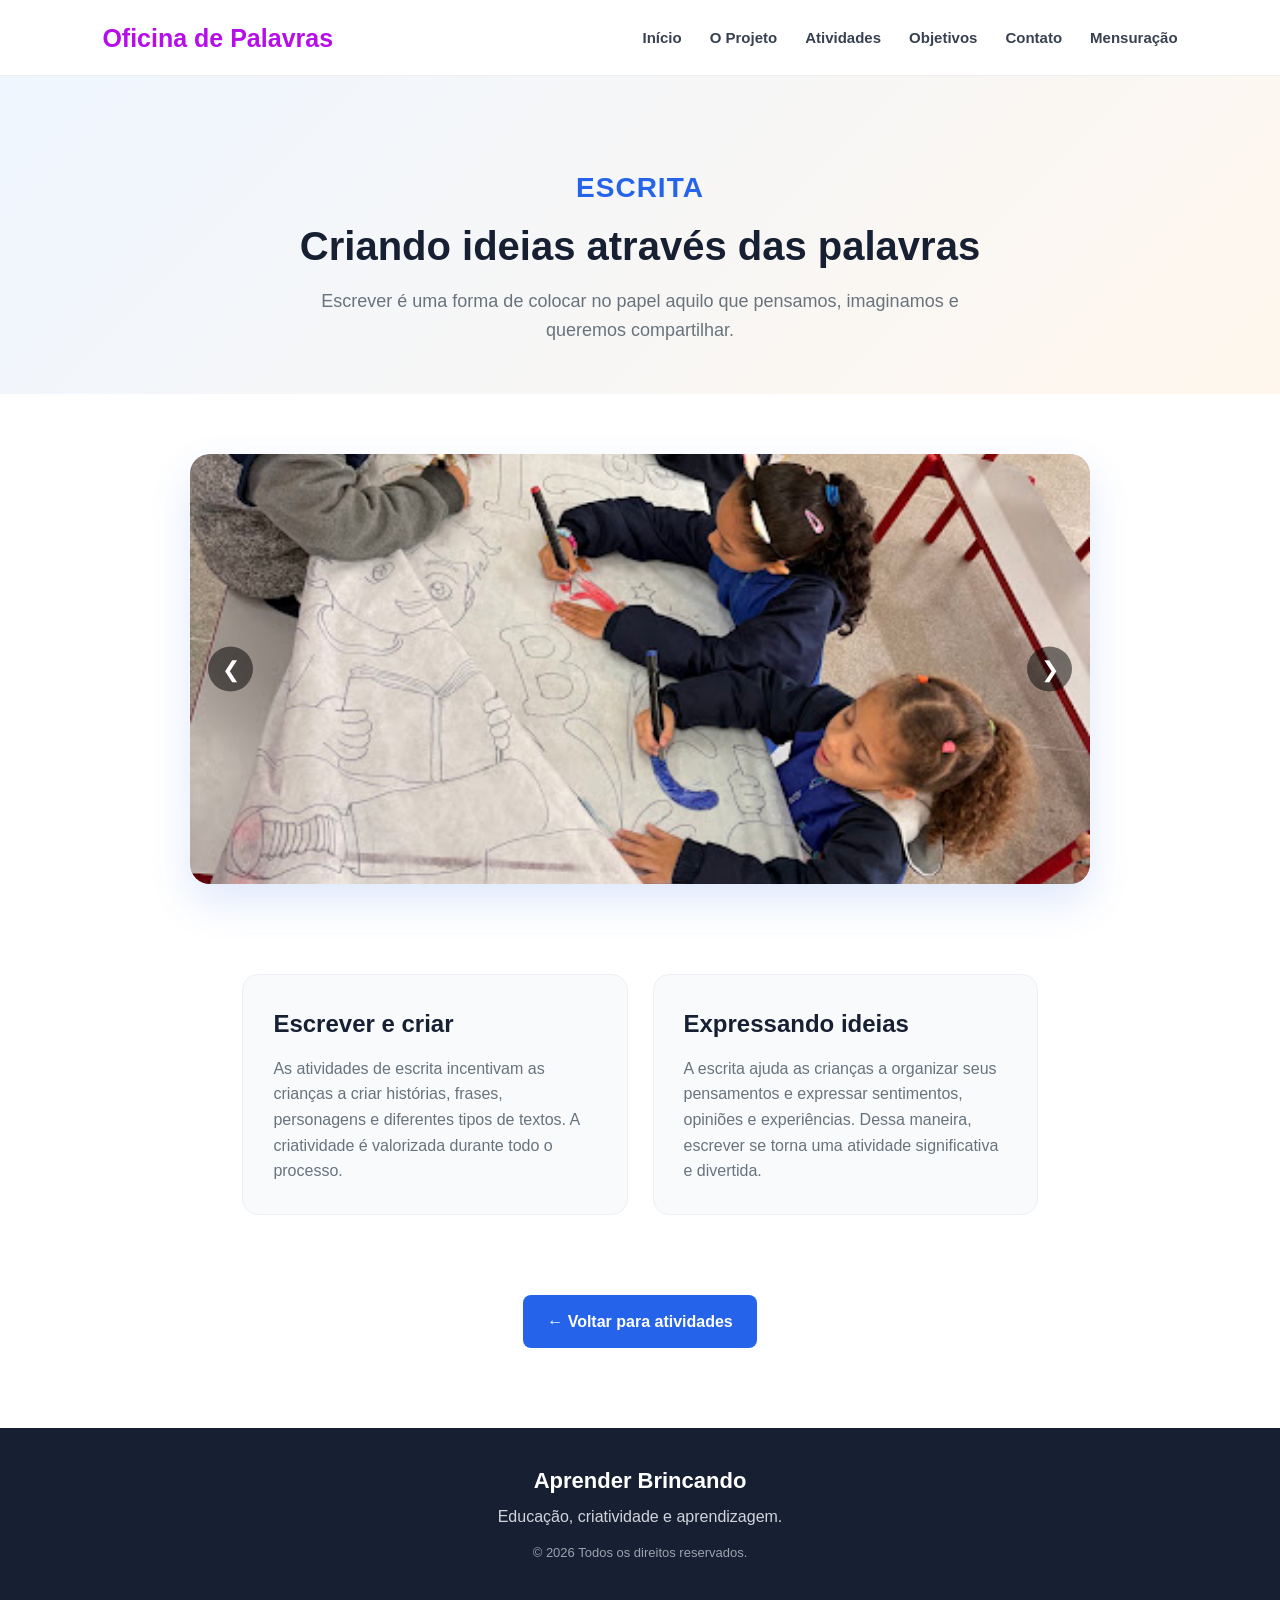
==== escrita.html @ f82bef9f "Add files via upload" ====
<!DOCTYPE html>
<html lang="pt-BR">

<head>
    <meta charset="UTF-8">
    <meta name="viewport" content="width=device-width, initial-scale=1.0">
    <title>Escrita - Aprender Brincando</title>
    <link rel="stylesheet" href="style.css">
</head>

<body>

<header class="header">

    <div class="logo">
      Oficina de Palavras
    </div>

    <nav class="nav">
        <a href="site.html#inicio">Início</a>
        <a href="site.html#projeto">O Projeto</a>
        <a href="site.html#atividades">Atividades</a>
        <a href="site.html#objetivos">Objetivos</a>
        <a href="site.html#contato">Contato</a>
        <a href="site.html#mensuração">Mensuração</a>
    </nav>

</header>

<main>

<section class="page-intro">

    <span class="small-title">
        ESCRITA
    </span>

    <h1>
        Criando ideias através das palavras
    </h1>

    <p>
        Escrever é uma forma de colocar no papel aquilo que pensamos,
        imaginamos e queremos compartilhar.
    </p>

</section>

<section class="page-carousel">

    <div class="inner-carousel">

        <div class="inner-slide active">
            <img src="fotos/escr 1.jpg" alt="Atividade de escrita">
        </div>

        <div class="inner-slide active">
            <img src="fotos/escr 2.jpg" alt="Atividade de escrita">
        </div>
        
        <div class="inner-slide active">
            <img src="fotos/escr 3.jpg" alt="Atividade de escrita">
        </div>

        <div class="inner-slide active">
            <img src="fotos/escr 4.jpg" alt="Atividade de escrita">
        </div>

        

        <button class="inner-button prev" onclick="mudarSlideInterno(-1)">
            &#10094;
        </button>

        <button class="inner-button next" onclick="mudarSlideInterno(1)">
            &#10095;
        </button>

    </div>

</section>

<section class="text-blocks">

    <div class="text-block">

        <h2>
            Escrever e criar
        </h2>

        <p>
            As atividades de escrita incentivam as crianças a criar
            histórias, frases, personagens e diferentes tipos de textos.
            A criatividade é valorizada durante todo o processo.
        </p>

    </div>

    <div class="text-block">

        <h2>
            Expressando ideias
        </h2>

        <p>
            A escrita ajuda as crianças a organizar seus pensamentos
            e expressar sentimentos, opiniões e experiências. Dessa
            maneira, escrever se torna uma atividade significativa
            e divertida.
        </p>

    </div>

</section>

<div class="page-back">

    <a href="site.html#atividades" class="btn">
        ← Voltar para atividades
    </a>

</div>

</main>

<footer class="footer">

    <div class="footer-logo">
        Aprender Brincando
    </div>

    <p>
        Educação, criatividade e aprendizagem.
    </p>

    <span>
        © 2026 Todos os direitos reservados.
    </span>

</footer>

<script src="script.js"></script>

</body>
</html>
---- style.css ----
* {
    margin: 0;
    padding: 0;
    box-sizing: border-box;
}

html {
    scroll-behavior: smooth;
}

h1 {
    font-size: 40px !important;
}

.tag {
    white-space: nowrap;
    
}

body {
    font-family: Arial, Helvetica, sans-serif;
    color: #263238;
    background: #ffffff;
    line-height: 1.6;
}

.header {
    width: 100%;
    min-height: 76px;
    padding: 0 8%;
    display: flex;
    align-items: center;
    justify-content: space-between;
    background: #ffffff;
    position: sticky;
    top: 0;
    z-index: 1000;
    border-bottom: 1px solid #eeeeee;
}

.logo {
    font-size: 25px;
    font-weight: 800;
    color: #b60ee9;
}

.nav {
    display: flex;
    align-items: center;
    gap: 28px;
}

.nav a {
    color: #374151;
    text-decoration: none;
    font-size: 15px;
    font-weight: 600;
    transition: 0.3s;
}

.nav a:hover {
    color: #e310f7;
}

.hero {
    min-height: 650px;
    padding: 70px 8%;
    display: flex;
    align-items: center;
    justify-content: space-between;
    gap: 70px;
    background: linear-gradient(135deg, #eff6ff, #fff7ed);
}

.hero-text {
    width: 48%;
    max-width: 570px;
}

.tag,
.small-title {
    color: #2563eb;
    font-size: 28px;
    font-weight: 800;
    letter-spacing: 1px;
    
    
}

.section-title p {
    margin-top: 5px;
    font-size: 18px !important;
    line-height: 1.6;
}

.hero-text h1 {
    margin: 15px 0 20px;
    color: #172033;
    font-size: 50px;
    line-height: 1.12;
}

.hero-text p {
    margin-bottom: 30px;
    color: #59636e;
    font-size: 18px;
}

.hero-buttons {
    display: flex;
    align-items: center;
    gap: 15px;
}

.btn {
    display: inline-block;
    padding: 14px 24px;
    border-radius: 8px;
    background: #2563eb;
    color: #ffffff;
    text-decoration: none;
    font-weight: 700;
    transition: 0.3s;
}

.btn:hover {
    background: #1d4ed8;
    transform: translateY(-2px);
}

.btn-outline {
    background: transparent;
    color: #2563eb;
    border: 2px solid #2563eb;
}

.btn-outline:hover {
    background: #2563eb;
    color: #ffffff;
}

.carousel {
    position: relative;
    width: 52%;
    max-width: 600px;
    height: 370px;
    overflow: hidden;
    border-radius: 20px;
    background: #dbeafe;
    box-shadow: 0 18px 40px rgba(37, 99, 235, 0.18);
}

.slide {
    position: absolute;
    inset: 0;
    width: 100%;
    height: 100%;
    opacity: 0;
    visibility: hidden;
    pointer-events: none;
    transition: opacity 0.5s ease;
}

.slide.active {
    opacity: 1;
    visibility: visible;
    pointer-events: auto;
    z-index: 2;
}

.slide img {
    width: 100%;
    height: 100%;
    display: block;
    object-fit: cover;
}

.carousel-button,
.inner-button {
    position: absolute;
    top: 50%;
    z-index: 10;
    display: flex;
    align-items: center;
    justify-content: center;
    width: 45px;
    height: 45px;
    padding: 0;
    border: none;
    border-radius: 50%;
    transform: translateY(-50%);
    background: rgba(0, 0, 0, 0.5);
    color: #ffffff;
    font-size: 22px;
    line-height: 1;
    cursor: pointer;
    transition: 0.3s;
}

.carousel-button:hover,
.inner-button:hover {
    background: rgba(0, 0, 0, 0.8);
    transform: translateY(-50%) scale(1.08);
}

.carousel-button.prev,
.inner-button.prev {
    left: 18px;
}

.carousel-button.next,
.inner-button.next {
    right: 18px;
}

.indicators {
    position: absolute;
    left: 50%;
    bottom: 18px;
    display: flex;
    gap: 8px;
    transform: translateX(-50%);
    z-index: 10;
}

.indicator {
    width: 10px;
    height: 10px;
    border-radius: 50%;
    background: rgba(255, 255, 255, 0.6);
    cursor: pointer;
    transition: 0.3s;
}

.indicator.active {
    width: 28px;
    border-radius: 10px;
    background: #ffffff;
}

.section {
    padding: 90px 8%;
}

.section-title {
    max-width: 750px;
    margin: 0 auto 50px;
    text-align: center;
}

.section-title h2 {
    margin: 10px 0 15px;
    color: #172033;
    font-size: 38px;
}

.section-title p {
    color: #68737d;
}

.project {
    background: #ffffff;
}

.project-content {
    max-width: 1100px;
    margin: auto;
    display: grid;
    grid-template-columns: repeat(3, 1fr);
    gap: 25px;
}

.info-box {
    padding: 35px 28px;
    text-align: center;
    border-radius: 16px;
    background: #f8fafc;
    border: 1px solid #edf0f4;
    transition: 0.3s;
}

.info-box:hover {
    transform: translateY(-6px);
    box-shadow: 0 12px 30px rgba(0, 0, 0, 0.08);
}

.icon {
    width: 65px;
    height: 65px;
    margin: 0 auto 20px;
    display: flex;
    align-items: center;
    justify-content: center;
    border-radius: 50%;
    background: #dbeafe;
    font-size: 30px;
}

.info-box h3 {
    margin-bottom: 10px;
    color: #172033;
}

.info-box p {
    color: #68737d;
}

.activities {
    background: #f8fafc;
}

.cards {
    max-width: 1100px;
    margin: auto;
    display: grid;
    grid-template-columns: repeat(4, 1fr);
    gap: 20px;
}

.card {
    display: flex;
    flex-direction: column;
    align-items: center;
    min-height: 330px;
    padding: 30px 22px;
    border-radius: 18px;
    background: #ffffff;
    text-align: center;
    text-decoration: none;
    color: inherit;
    border: 1px solid #eeeeee;
    transition: 0.3s ease;
    cursor: pointer;
}

.card:hover {
    transform: translateY(-8px);
    box-shadow: 0 15px 35px rgba(0, 0, 0, 0.1);
}

.card-icon {
    width: 75px;
    height: 75px;
    margin-bottom: 20px;
    display: flex;
    align-items: center;
    justify-content: center;
    border-radius: 50%;
    font-size: 40px;
}

.card h3 {
    margin-bottom: 12px;
    color: #172033;
    font-size: 21px;
}

.card p {
    color: #68737d;
    font-size: 15px;
}

.card-link {
    margin-top: auto;
    padding-top: 20px;
    color: #2563eb;
    font-size: 14px;
    font-weight: 700;
}

.blue {
    border-top: 5px solid #3b82f6;
}

.blue .card-icon {
    background: #dbeafe;
}

.yellow {
    border-top: 5px solid #f59e0b;
}

.yellow .card-icon {
    background: #fef3c7;
}

.pink {
    border-top: 5px solid #ec4899;
}

.pink .card-icon {
    background: #fce7f3;
}

.green {
    border-top: 5px solid #10b981;
}

.green .card-icon {
    background: #d1fae5;
}

.objectives {
    background: #ffffff;
}

.objective-content {
    max-width: 1000px;
    margin: auto;
    display: grid;
    grid-template-columns: 1fr 1fr;
    gap: 60px;
    align-items: center;
}

.objective-text p {
    margin-bottom: 20px;
    color: #59636e;
    font-size: 17px;
}

.objective-list {
    display: flex;
    flex-direction: column;
    gap: 15px;
}

.objective-list div {
    padding: 16px 20px;
    border-radius: 10px;
    background: #eff6ff;
    color: #374151;
    font-weight: 600;
}

.objective-list span {
    margin-right: 10px;
    color: #10b981;
    font-weight: 900;
}

.highlight {
    padding: 90px 8%;
    text-align: center;
    color: #ffffff;
    background: linear-gradient(135deg, #2563eb, #7c3aed);
}

.highlight div {
    max-width: 800px;
    margin: auto;
}

.highlight span {
    font-size: 13px;
    font-weight: 800;
    letter-spacing: 2px;
}

.highlight h2 {
    margin: 15px 0;
    font-size: 38px;
    line-height: 1.2;
}

.highlight p {
    font-size: 18px;
    opacity: 0.9;
}

.contact {
    background: #f8fafc;
}

form {
    width: 100%;
    max-width: 600px;
    margin: auto;
    display: flex;
    flex-direction: column;
    gap: 15px;
}

input,
textarea {
    width: 100%;
    padding: 15px;
    border: 1px solid #d7dce2;
    border-radius: 9px;
    background: #ffffff;
    outline: none;
    font-family: inherit;
    font-size: 16px;
}

input:focus,
textarea:focus {
    border-color: #2563eb;
}

textarea {
    resize: vertical;
}

form button {
    padding: 15px;
    border: none;
    border-radius: 9px;
    background: #2563eb;
    color: #ffffff;
    font-size: 16px;
    font-weight: 700;
    cursor: pointer;
}

form button:hover {
    background: #1d4ed8;
}

.page-intro {
    padding: 90px 8% 50px;
    text-align: center;
    background: linear-gradient(135deg, #eff6ff, #fff7ed);
}

.page-intro h1 {
    max-width: 850px;
    margin: 12px auto 18px;
    color: #172033;
    font-size: 46px;
    line-height: 1.15;
}

.page-intro p {
    max-width: 700px;
    margin: auto;
    color: #68737d;
    font-size: 18px;
}

.page-carousel {
    width: 100%;
    padding: 60px 8%;
    background: #ffffff;
}

.inner-carousel {
    position: relative;
    width: 100%;
    max-width: 900px;
    height: 430px;
    margin: 0 auto;
    overflow: hidden;
    border-radius: 20px;
    background: #dbeafe;
    box-shadow: 0 18px 40px rgba(37, 99, 235, 0.15);
}

.inner-slide {
    position: absolute;
    inset: 0;
    width: 100%;
    height: 100%;
    opacity: 0;
    visibility: hidden;
    pointer-events: none;
    transition: opacity 0.5s ease;
}

.inner-slide.active {
    opacity: 1;
    visibility: visible;
    pointer-events: auto;
    z-index: 2;
}

.inner-slide img {
    display: block;
    width: 100%;
    height: 100%;
    object-fit: cover;
}

.text-blocks {
    max-width: 1000px;
    margin: auto;
    padding: 30px 8% 80px;
    display: grid;
    grid-template-columns: 1fr 1fr;
    gap: 25px;
}

.text-block {
    padding: 30px;
    border-radius: 16px;
    background: #f8fafc;
    border: 1px solid #edf0f4;
}

.text-block h2 {
    margin-bottom: 12px;
    color: #172033;
    font-size: 24px;
}

.text-block p {
    color: #68737d;
    font-size: 16px;
}

.page-back {
    padding: 0 8% 80px;
    text-align: center;
}

.footer {
    padding: 35px 8%;
    text-align: center;
    background: #172033;
    color: #ffffff;
}

.footer-logo {
    margin-bottom: 5px;
    font-size: 22px;
    font-weight: 800;
}

.footer p {
    margin-bottom: 10px;
    color: #d1d5db;
}

.footer span {
    color: #9ca3af;
    font-size: 13px;
}

@media (max-width: 1000px) {

    .hero {
        flex-direction: column;
        text-align: center;
    }

    .hero-text {
        width: 100%;
        max-width: 700px;
    }

    .hero-buttons {
        justify-content: center;
    }

    .carousel {
        width: 100%;
        max-width: 650px;
    }

    .cards {
        grid-template-columns: repeat(2, 1fr);
    }

    .project-content {
        grid-template-columns: 1fr;
        max-width: 600px;
    }

    .objective-content {
        grid-template-columns: 1fr;
    }

    .inner-carousel {
        height: 380px;
    }
}

@media (max-width: 650px) {

    .header {
        padding: 20px 5%;
        flex-direction: column;
        gap: 15px;
    }

    .nav {
        gap: 15px;
        flex-wrap: wrap;
        justify-content: center;
    }

    .hero {
        padding: 50px 5%;
    }

    .hero-text h1 {
        font-size: 36px;
    }

    .hero-buttons {
        flex-direction: column;
    }

    .btn {
        width: 100%;
        max-width: 280px;
    }

    .carousel {
        height: 260px;
    }

    .section {
        padding: 65px 5%;
    }

    .section-title h2 {
        font-size: 30px;
    }

    .cards {
        grid-template-columns: 1fr;
    }

    .card {
        min-height: 300px;
    }

    .highlight h2 {
        font-size: 30px;
    }

    .page-intro {
        padding: 65px 5% 40px;
    }

    .page-intro h1 {
        font-size: 34px;
    }

    .page-intro p {
        font-size: 16px;
    }

    .page-carousel {
        padding: 40px 5%;
    }

    .inner-carousel {
        height: 260px;
    }

    .text-blocks {
        grid-template-columns: 1fr;
        padding: 20px 5% 60px;
    }

    .page-back {
        padding: 0 5% 60px;
    }
}
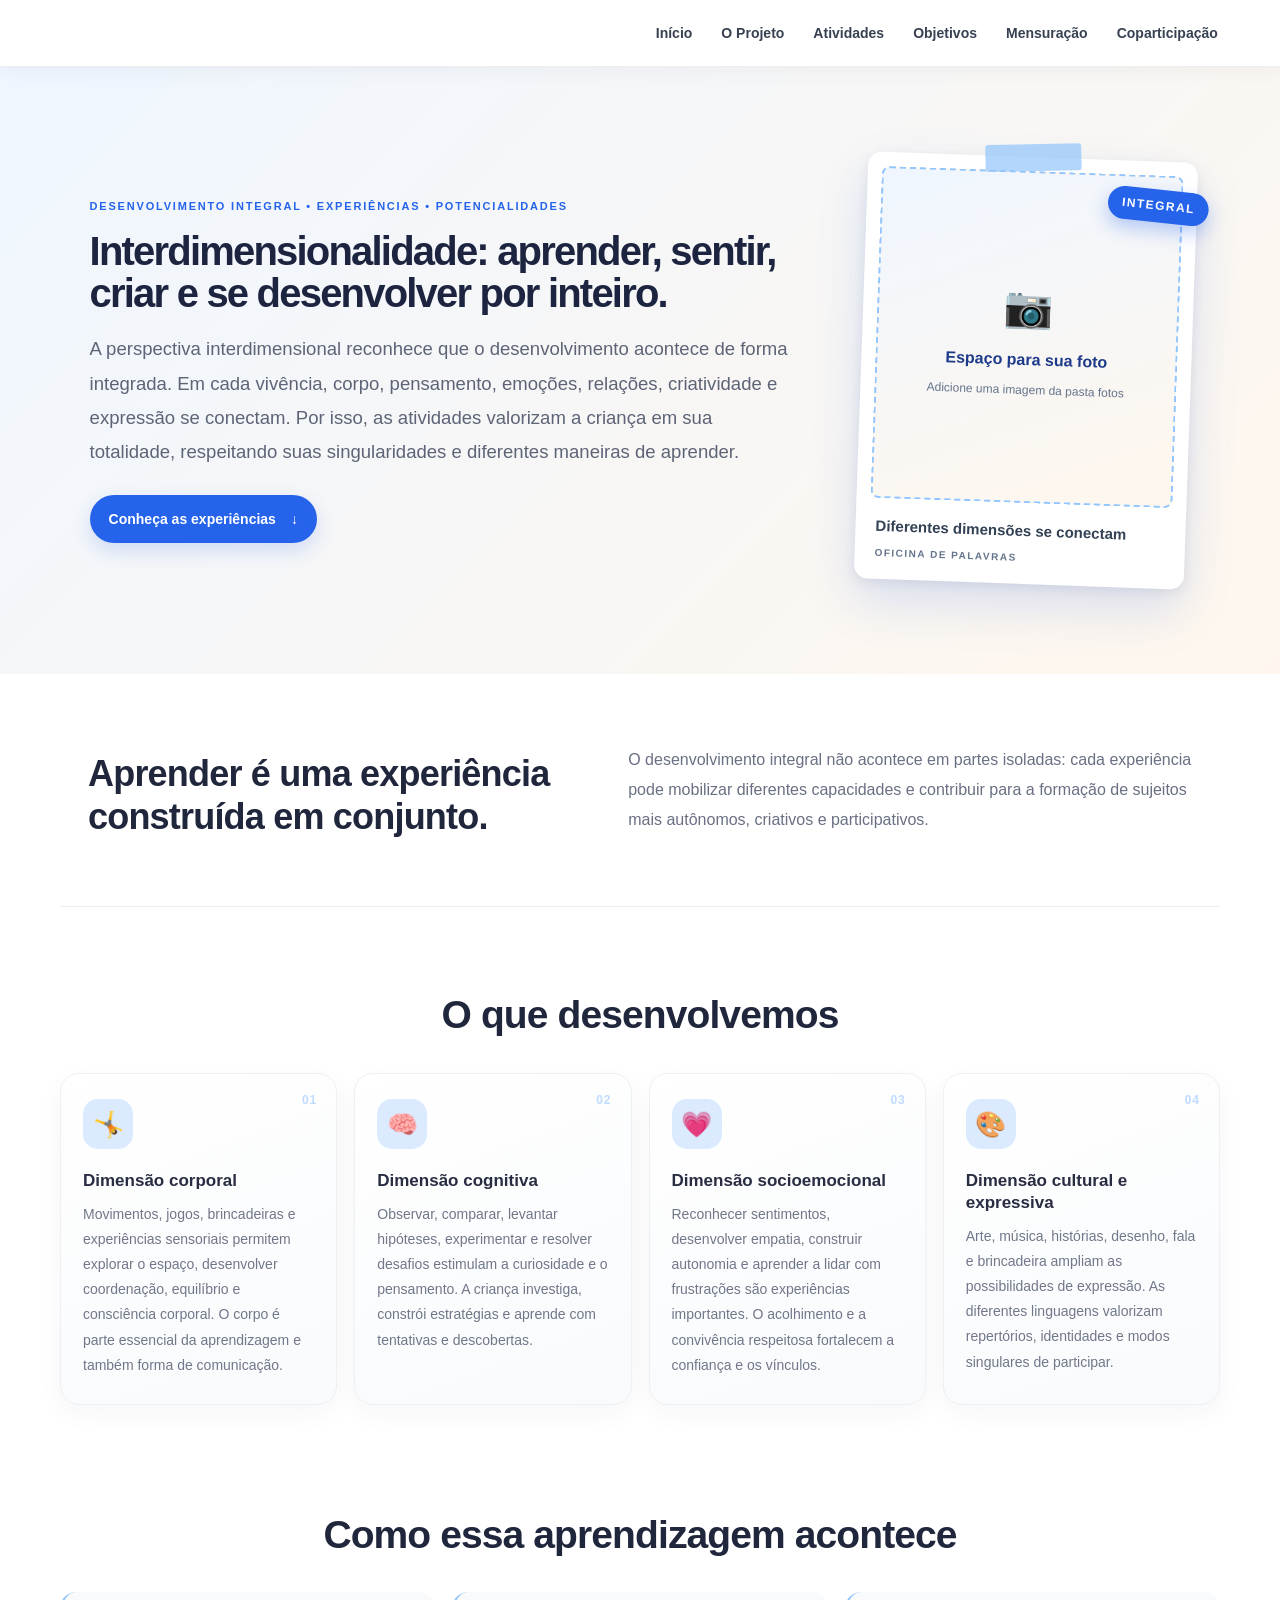
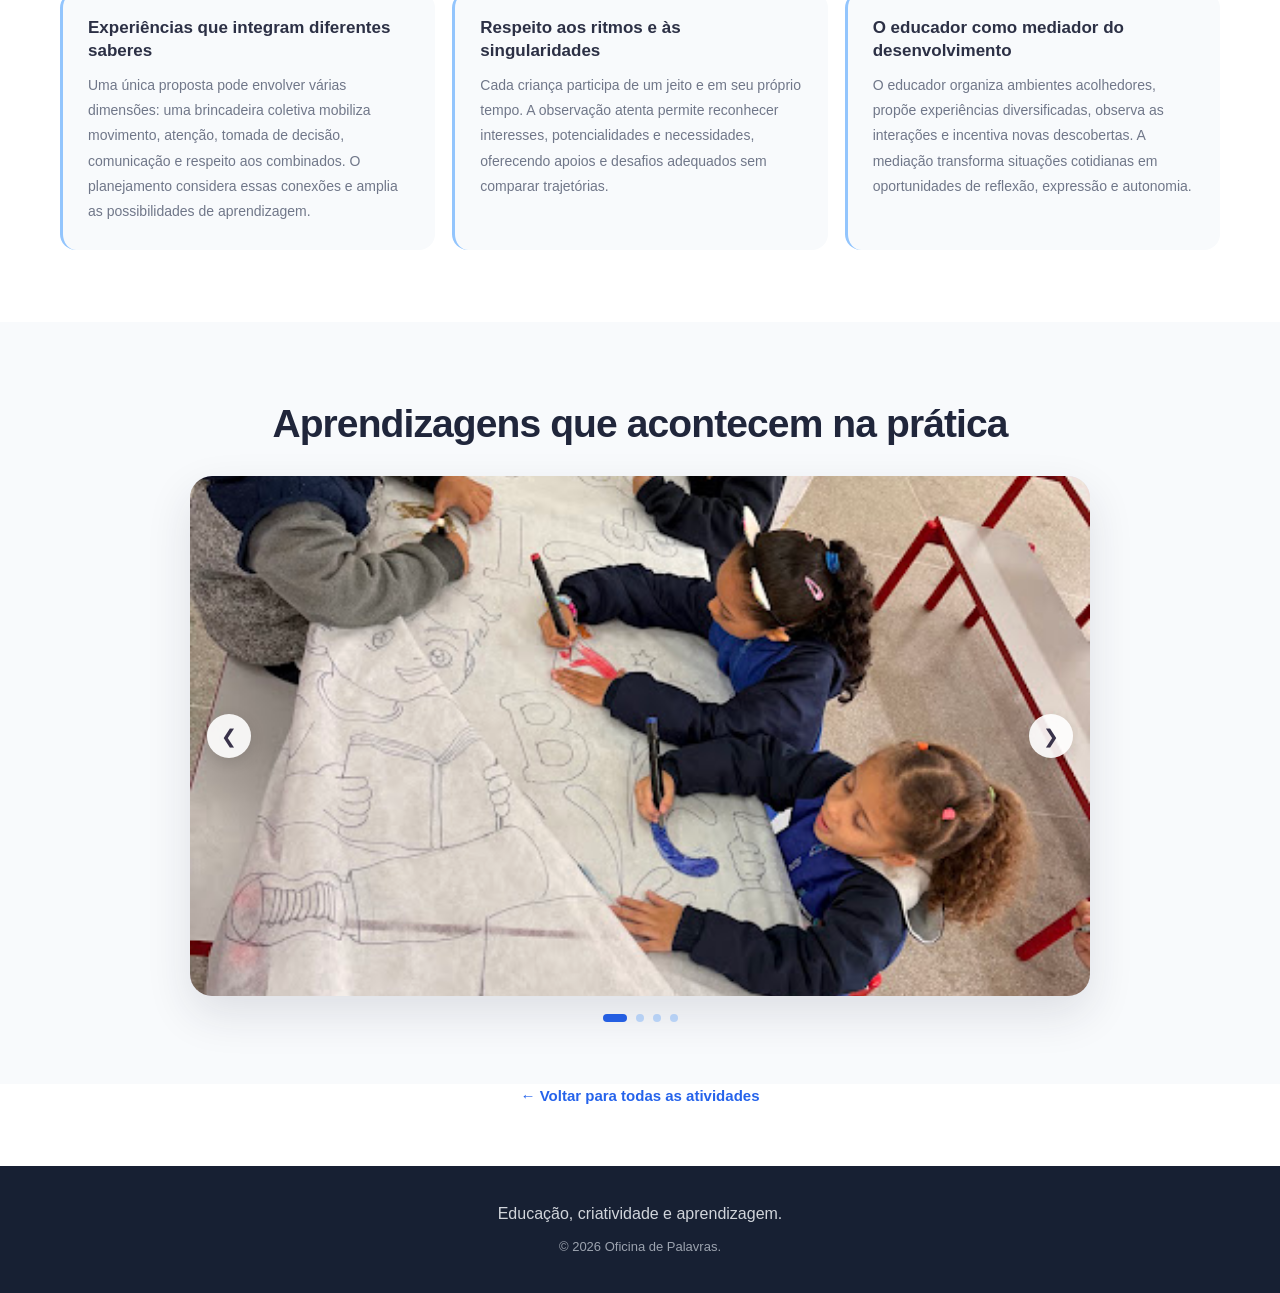
==== commit 44eb63a2: "Add files via upload" ====
--- a/escrita.html
+++ b/escrita.html
@@ -1,145 +1,242 @@
-<!DOCTYPE html>
-<html lang="pt-BR">
-
-<head>
-    <meta charset="UTF-8">
-    <meta name="viewport" content="width=device-width, initial-scale=1.0">
-    <title>Escrita - Aprender Brincando</title>
-    <link rel="stylesheet" href="style.css">
-</head>
-
-<body>
-
-<header class="header">
-
-    <div class="logo">
-      Oficina de Palavras
-    </div>
-
-    <nav class="nav">
-        <a href="site.html#inicio">Início</a>
-        <a href="site.html#projeto">O Projeto</a>
-        <a href="site.html#atividades">Atividades</a>
-        <a href="site.html#objetivos">Objetivos</a>
-        <a href="site.html#contato">Contato</a>
-        <a href="site.html#mensuração">Mensuração</a>
-    </nav>
-
-</header>
-
-<main>
-
-<section class="page-intro">
-
-    <span class="small-title">
-        ESCRITA
-    </span>
-
-    <h1>
-        Criando ideias através das palavras
-    </h1>
-
-    <p>
-        Escrever é uma forma de colocar no papel aquilo que pensamos,
-        imaginamos e queremos compartilhar.
-    </p>
-
-</section>
-
-<section class="page-carousel">
-
-    <div class="inner-carousel">
-
-        <div class="inner-slide active">
-            <img src="fotos/escr 1.jpg" alt="Atividade de escrita">
-        </div>
-
-        <div class="inner-slide active">
-            <img src="fotos/escr 2.jpg" alt="Atividade de escrita">
-        </div>
-        
-        <div class="inner-slide active">
-            <img src="fotos/escr 3.jpg" alt="Atividade de escrita">
-        </div>
-
-        <div class="inner-slide active">
-            <img src="fotos/escr 4.jpg" alt="Atividade de escrita">
-        </div>
-
-        
-
-        <button class="inner-button prev" onclick="mudarSlideInterno(-1)">
-            &#10094;
-        </button>
-
-        <button class="inner-button next" onclick="mudarSlideInterno(1)">
-            &#10095;
-        </button>
-
-    </div>
-
-</section>
-
-<section class="text-blocks">
-
-    <div class="text-block">
-
-        <h2>
-            Escrever e criar
-        </h2>
-
-        <p>
-            As atividades de escrita incentivam as crianças a criar
-            histórias, frases, personagens e diferentes tipos de textos.
-            A criatividade é valorizada durante todo o processo.
-        </p>
-
-    </div>
-
-    <div class="text-block">
-
-        <h2>
-            Expressando ideias
-        </h2>
-
-        <p>
-            A escrita ajuda as crianças a organizar seus pensamentos
-            e expressar sentimentos, opiniões e experiências. Dessa
-            maneira, escrever se torna uma atividade significativa
-            e divertida.
-        </p>
-
-    </div>
-
-</section>
-
-<div class="page-back">
-
-    <a href="site.html#atividades" class="btn">
-        ← Voltar para atividades
-    </a>
-
-</div>
-
-</main>
-
-<footer class="footer">
-
-    <div class="footer-logo">
-        Aprender Brincando
-    </div>
-
-    <p>
-        Educação, criatividade e aprendizagem.
-    </p>
-
-    <span>
-        © 2026 Todos os direitos reservados.
-    </span>
-
-</footer>
-
-<script src="script.js"></script>
-
-</body>
-</html>+<html lang="pt-BR">
+<head>
+    <meta charset="UTF-8">
+    <meta name="viewport" content="width=device-width, initial-scale=1.0">
+    <meta name="description" content="A perspectiva interdimensional reconhece que o desenvolvimento acontece de forma integrada. Em cada vivência, corpo, pensamento, emoções, relações, criatividade e expressão se conectam. Por isso, as atividades valorizam a criança em sua totalidade, respeitando suas singularidades e diferentes maneiras de aprender.">
+    <title>Interdimensionalidade | Oficina de Palavras</title>
+    <link rel="stylesheet" href="style.css">
+</head>
+
+<body>
+
+<header class="header">
+    <a class="logo" href="site.html#inicio">Oficina de Palavras</a>
+
+    <nav class="nav" aria-label="Navegação principal">
+        <a href="site.html#inicio">Início</a>
+        <a href="site.html#projeto">O Projeto</a>
+        <a href="site.html#atividades">Atividades</a>
+        <a href="site.html#objetivos">Objetivos</a>
+        <a href="mensuracao.html">Mensuração</a>
+        <a href="coparticipacao.html">Coparticipação</a>
+    </nav>
+</header>
+
+<main class="topic-page">
+    <section class="topic-hero">
+        <div class="hero-copy">
+            <span class="eyebrow">DESENVOLVIMENTO INTEGRAL • EXPERIÊNCIAS • POTENCIALIDADES</span>
+
+            <h1>
+                Interdimensionalidade: aprender, sentir, criar e se desenvolver por inteiro.
+            </h1>
+
+            <p>
+                A perspectiva interdimensional reconhece que o desenvolvimento acontece de forma integrada. Em
+                cada vivência, corpo, pensamento, emoções, relações, criatividade e expressão se conectam. Por
+                isso, as atividades valorizam a criança em sua totalidade, respeitando suas singularidades e
+                diferentes maneiras de aprender.
+            </p>
+
+            <a class="hero-cta" href="#experiencias">
+                Conheça as experiências
+                <span>↓</span>
+            </a>
+        </div>
+
+        <figure class="hero-photo">
+            <!--
+                PARA COLOCAR SUA FOTO:
+                1) copie a imagem para a pasta "fotos"
+                2) apague o bloco <div class="hero-photo-empty"> abaixo
+                3) remova as marcas de comentário da linha <img> e troque o nome do arquivo
+            -->
+            <!-- <img src="fotos/NOME-DA-FOTO.jpg" alt="Crianças em uma vivência de aprendizagem integral" loading="lazy"> -->
+            <div class="hero-photo-empty">
+                <span>📷</span>
+                <strong>Espaço para sua foto</strong>
+                <small>Adicione uma imagem da pasta fotos</small>
+            </div>
+
+            <span class="hero-photo-mark">INTEGRAL</span>
+
+            <figcaption>
+                <p>
+                    Diferentes dimensões se conectam
+                </p>
+                <span>OFICINA DE PALAVRAS</span>
+            </figcaption>
+        </figure>
+    </section>
+
+    <section class="topic-overview">
+        <div>
+            <h2>
+                Aprender é uma experiência construída em conjunto.
+            </h2>
+        </div>
+
+        <p>
+            O desenvolvimento integral não acontece em partes isoladas: cada experiência pode mobilizar
+            diferentes capacidades e contribuir para a formação de sujeitos mais autônomos, criativos e
+            participativos.
+        </p>
+    </section>
+
+    <section class="features-section" id="experiencias">
+        <div class="section-heading">
+            <h2>
+                O que desenvolvemos
+            </h2>
+        </div>
+
+        <div class="feature-grid">
+            <article class="feature-card">
+                <span class="feature-number">01</span>
+                <div class="feature-icon">🤸</div>
+                <h3>
+                    Dimensão corporal
+                </h3>
+                <p>
+                    Movimentos, jogos, brincadeiras e experiências sensoriais permitem explorar o espaço,
+                    desenvolver coordenação, equilíbrio e consciência corporal. O corpo é parte essencial da
+                    aprendizagem e também forma de comunicação.
+                </p>
+            </article>
+
+            <article class="feature-card">
+                <span class="feature-number">02</span>
+                <div class="feature-icon">🧠</div>
+                <h3>
+                    Dimensão cognitiva
+                </h3>
+                <p>
+                    Observar, comparar, levantar hipóteses, experimentar e resolver desafios estimulam a
+                    curiosidade e o pensamento. A criança investiga, constrói estratégias e aprende com
+                    tentativas e descobertas.
+                </p>
+            </article>
+
+            <article class="feature-card">
+                <span class="feature-number">03</span>
+                <div class="feature-icon">💗</div>
+                <h3>
+                    Dimensão socioemocional
+                </h3>
+                <p>
+                    Reconhecer sentimentos, desenvolver empatia, construir autonomia e aprender a lidar com
+                    frustrações são experiências importantes. O acolhimento e a convivência respeitosa
+                    fortalecem a confiança e os vínculos.
+                </p>
+            </article>
+
+            <article class="feature-card">
+                <span class="feature-number">04</span>
+                <div class="feature-icon">🎨</div>
+                <h3>
+                    Dimensão cultural e expressiva
+                </h3>
+                <p>
+                    Arte, música, histórias, desenho, fala e brincadeira ampliam as possibilidades de
+                    expressão. As diferentes linguagens valorizam repertórios, identidades e modos singulares
+                    de participar.
+                </p>
+            </article>
+        </div>
+    </section>
+
+    <section class="detail-section">
+        <div class="section-heading">
+            <h2>
+                Como essa aprendizagem acontece
+            </h2>
+        </div>
+
+        <div class="detail-grid">
+            <article class="detail-card">
+                <h3>
+                    Experiências que integram diferentes saberes
+                </h3>
+                <p>
+                    Uma única proposta pode envolver várias dimensões: uma brincadeira coletiva mobiliza
+                    movimento, atenção, tomada de decisão, comunicação e respeito aos combinados. O
+                    planejamento considera essas conexões e amplia as possibilidades de aprendizagem.
+                </p>
+            </article>
+
+            <article class="detail-card">
+                <h3>
+                    Respeito aos ritmos e às singularidades
+                </h3>
+                <p>
+                    Cada criança participa de um jeito e em seu próprio tempo. A observação atenta permite
+                    reconhecer interesses, potencialidades e necessidades, oferecendo apoios e desafios
+                    adequados sem comparar trajetórias.
+                </p>
+            </article>
+
+            <article class="detail-card">
+                <h3>
+                    O educador como mediador do desenvolvimento
+                </h3>
+                <p>
+                    O educador organiza ambientes acolhedores, propõe experiências diversificadas, observa as
+                    interações e incentiva novas descobertas. A mediação transforma situações cotidianas em
+                    oportunidades de reflexão, expressão e autonomia.
+                </p>
+            </article>
+        </div>
+    </section>
+
+    <section class="gallery-section">
+        <div class="gallery-heading">
+            <h2>
+                Aprendizagens que acontecem na prática
+            </h2>
+        </div>
+
+        <div class="inner-carousel">
+            <div class="inner-slide active">
+                <img src="fotos/escr%201.jpg" alt="Vivência de aprendizagem e expressão" loading="lazy">
+            </div>
+            <div class="inner-slide">
+                <img src="fotos/escr%202.jpg" alt="Atividade de exploração e descoberta" loading="lazy">
+            </div>
+            <div class="inner-slide">
+                <img src="fotos/escr%203.jpg" alt="Crianças participando de uma proposta" loading="lazy">
+            </div>
+            <div class="inner-slide">
+                <img src="fotos/escr%204.jpg" alt="Registro de atividade do projeto" loading="lazy">
+            </div>
+            <button class="inner-button prev" type="button" onclick="mudarSlideInterno(-1)" aria-label="Imagem anterior">
+                ❮
+            </button>
+            <button class="inner-button next" type="button" onclick="mudarSlideInterno(1)" aria-label="Próxima imagem">
+                ❯
+            </button>
+        </div>
+
+        <div class="gallery-dots">
+            <button class="gallery-dot active" type="button" onclick="irParaSlideInterno(0)" aria-label="Ver imagem 1"></button>
+            <button class="gallery-dot" type="button" onclick="irParaSlideInterno(1)" aria-label="Ver imagem 2"></button>
+            <button class="gallery-dot" type="button" onclick="irParaSlideInterno(2)" aria-label="Ver imagem 3"></button>
+            <button class="gallery-dot" type="button" onclick="irParaSlideInterno(3)" aria-label="Ver imagem 4"></button>
+        </div>
+    </section>
+
+    <div class="topic-back">
+        <a href="site.html#atividades">← Voltar para todas as atividades</a>
+    </div>
+</main>
+
+<footer class="footer">
+    <p>
+        Educação, criatividade e aprendizagem.
+    </p>
+    <span>© 2026 Oficina de Palavras.</span>
+</footer>
+
+<script src="script.js"></script>
+
+</body>
+</html>
--- a/style.css
+++ b/style.css
@@ -1,761 +1,2046 @@
-* {
-    margin: 0;
-    padding: 0;
-    box-sizing: border-box;
-}
-
-html {
-    scroll-behavior: smooth;
-}
-
-h1 {
-    font-size: 40px !important;
-}
-
-.tag {
-    white-space: nowrap;
-    
-}
-
-body {
-    font-family: Arial, Helvetica, sans-serif;
-    color: #263238;
-    background: #ffffff;
-    line-height: 1.6;
-}
-
-.header {
-    width: 100%;
-    min-height: 76px;
-    padding: 0 8%;
-    display: flex;
-    align-items: center;
-    justify-content: space-between;
-    background: #ffffff;
-    position: sticky;
-    top: 0;
-    z-index: 1000;
-    border-bottom: 1px solid #eeeeee;
-}
-
-.logo {
-    font-size: 25px;
-    font-weight: 800;
-    color: #b60ee9;
-}
-
-.nav {
-    display: flex;
-    align-items: center;
-    gap: 28px;
-}
-
-.nav a {
-    color: #374151;
-    text-decoration: none;
-    font-size: 15px;
-    font-weight: 600;
-    transition: 0.3s;
-}
-
-.nav a:hover {
-    color: #e310f7;
-}
-
-.hero {
-    min-height: 650px;
-    padding: 70px 8%;
-    display: flex;
-    align-items: center;
-    justify-content: space-between;
-    gap: 70px;
-    background: linear-gradient(135deg, #eff6ff, #fff7ed);
-}
-
-.hero-text {
-    width: 48%;
-    max-width: 570px;
-}
-
-.tag,
-.small-title {
-    color: #2563eb;
-    font-size: 28px;
-    font-weight: 800;
-    letter-spacing: 1px;
-    
-    
-}
-
-.section-title p {
-    margin-top: 5px;
-    font-size: 18px !important;
-    line-height: 1.6;
-}
-
-.hero-text h1 {
-    margin: 15px 0 20px;
-    color: #172033;
-    font-size: 50px;
-    line-height: 1.12;
-}
-
-.hero-text p {
-    margin-bottom: 30px;
-    color: #59636e;
-    font-size: 18px;
-}
-
-.hero-buttons {
-    display: flex;
-    align-items: center;
-    gap: 15px;
-}
-
-.btn {
-    display: inline-block;
-    padding: 14px 24px;
-    border-radius: 8px;
-    background: #2563eb;
-    color: #ffffff;
-    text-decoration: none;
-    font-weight: 700;
-    transition: 0.3s;
-}
-
-.btn:hover {
-    background: #1d4ed8;
-    transform: translateY(-2px);
-}
-
-.btn-outline {
-    background: transparent;
-    color: #2563eb;
-    border: 2px solid #2563eb;
-}
-
-.btn-outline:hover {
-    background: #2563eb;
-    color: #ffffff;
-}
-
-.carousel {
-    position: relative;
-    width: 52%;
-    max-width: 600px;
-    height: 370px;
-    overflow: hidden;
-    border-radius: 20px;
-    background: #dbeafe;
-    box-shadow: 0 18px 40px rgba(37, 99, 235, 0.18);
-}
-
-.slide {
-    position: absolute;
-    inset: 0;
-    width: 100%;
-    height: 100%;
-    opacity: 0;
-    visibility: hidden;
-    pointer-events: none;
-    transition: opacity 0.5s ease;
-}
-
-.slide.active {
-    opacity: 1;
-    visibility: visible;
-    pointer-events: auto;
-    z-index: 2;
-}
-
-.slide img {
-    width: 100%;
-    height: 100%;
-    display: block;
-    object-fit: cover;
-}
-
-.carousel-button,
-.inner-button {
-    position: absolute;
-    top: 50%;
-    z-index: 10;
-    display: flex;
-    align-items: center;
-    justify-content: center;
-    width: 45px;
-    height: 45px;
-    padding: 0;
-    border: none;
-    border-radius: 50%;
-    transform: translateY(-50%);
-    background: rgba(0, 0, 0, 0.5);
-    color: #ffffff;
-    font-size: 22px;
-    line-height: 1;
-    cursor: pointer;
-    transition: 0.3s;
-}
-
-.carousel-button:hover,
-.inner-button:hover {
-    background: rgba(0, 0, 0, 0.8);
-    transform: translateY(-50%) scale(1.08);
-}
-
-.carousel-button.prev,
-.inner-button.prev {
-    left: 18px;
-}
-
-.carousel-button.next,
-.inner-button.next {
-    right: 18px;
-}
-
-.indicators {
-    position: absolute;
-    left: 50%;
-    bottom: 18px;
-    display: flex;
-    gap: 8px;
-    transform: translateX(-50%);
-    z-index: 10;
-}
-
-.indicator {
-    width: 10px;
-    height: 10px;
-    border-radius: 50%;
-    background: rgba(255, 255, 255, 0.6);
-    cursor: pointer;
-    transition: 0.3s;
-}
-
-.indicator.active {
-    width: 28px;
-    border-radius: 10px;
-    background: #ffffff;
-}
-
-.section {
-    padding: 90px 8%;
-}
-
-.section-title {
-    max-width: 750px;
-    margin: 0 auto 50px;
-    text-align: center;
-}
-
-.section-title h2 {
-    margin: 10px 0 15px;
-    color: #172033;
-    font-size: 38px;
-}
-
-.section-title p {
-    color: #68737d;
-}
-
-.project {
-    background: #ffffff;
-}
-
-.project-content {
-    max-width: 1100px;
-    margin: auto;
-    display: grid;
-    grid-template-columns: repeat(3, 1fr);
-    gap: 25px;
-}
-
-.info-box {
-    padding: 35px 28px;
-    text-align: center;
-    border-radius: 16px;
-    background: #f8fafc;
-    border: 1px solid #edf0f4;
-    transition: 0.3s;
-}
-
-.info-box:hover {
-    transform: translateY(-6px);
-    box-shadow: 0 12px 30px rgba(0, 0, 0, 0.08);
-}
-
-.icon {
-    width: 65px;
-    height: 65px;
-    margin: 0 auto 20px;
-    display: flex;
-    align-items: center;
-    justify-content: center;
-    border-radius: 50%;
-    background: #dbeafe;
-    font-size: 30px;
-}
-
-.info-box h3 {
-    margin-bottom: 10px;
-    color: #172033;
-}
-
-.info-box p {
-    color: #68737d;
-}
-
-.activities {
-    background: #f8fafc;
-}
-
-.cards {
-    max-width: 1100px;
-    margin: auto;
-    display: grid;
-    grid-template-columns: repeat(4, 1fr);
-    gap: 20px;
-}
-
-.card {
-    display: flex;
-    flex-direction: column;
-    align-items: center;
-    min-height: 330px;
-    padding: 30px 22px;
-    border-radius: 18px;
-    background: #ffffff;
-    text-align: center;
-    text-decoration: none;
-    color: inherit;
-    border: 1px solid #eeeeee;
-    transition: 0.3s ease;
-    cursor: pointer;
-}
-
-.card:hover {
-    transform: translateY(-8px);
-    box-shadow: 0 15px 35px rgba(0, 0, 0, 0.1);
-}
-
-.card-icon {
-    width: 75px;
-    height: 75px;
-    margin-bottom: 20px;
-    display: flex;
-    align-items: center;
-    justify-content: center;
-    border-radius: 50%;
-    font-size: 40px;
-}
-
-.card h3 {
-    margin-bottom: 12px;
-    color: #172033;
-    font-size: 21px;
-}
-
-.card p {
-    color: #68737d;
-    font-size: 15px;
-}
-
-.card-link {
-    margin-top: auto;
-    padding-top: 20px;
-    color: #2563eb;
-    font-size: 14px;
-    font-weight: 700;
-}
-
-.blue {
-    border-top: 5px solid #3b82f6;
-}
-
-.blue .card-icon {
-    background: #dbeafe;
-}
-
-.yellow {
-    border-top: 5px solid #f59e0b;
-}
-
-.yellow .card-icon {
-    background: #fef3c7;
-}
-
-.pink {
-    border-top: 5px solid #ec4899;
-}
-
-.pink .card-icon {
-    background: #fce7f3;
-}
-
-.green {
-    border-top: 5px solid #10b981;
-}
-
-.green .card-icon {
-    background: #d1fae5;
-}
-
-.objectives {
-    background: #ffffff;
-}
-
-.objective-content {
-    max-width: 1000px;
-    margin: auto;
-    display: grid;
-    grid-template-columns: 1fr 1fr;
-    gap: 60px;
-    align-items: center;
-}
-
-.objective-text p {
-    margin-bottom: 20px;
-    color: #59636e;
-    font-size: 17px;
-}
-
-.objective-list {
-    display: flex;
-    flex-direction: column;
-    gap: 15px;
-}
-
-.objective-list div {
-    padding: 16px 20px;
-    border-radius: 10px;
-    background: #eff6ff;
-    color: #374151;
-    font-weight: 600;
-}
-
-.objective-list span {
-    margin-right: 10px;
-    color: #10b981;
-    font-weight: 900;
-}
-
-.highlight {
-    padding: 90px 8%;
-    text-align: center;
-    color: #ffffff;
-    background: linear-gradient(135deg, #2563eb, #7c3aed);
-}
-
-.highlight div {
-    max-width: 800px;
-    margin: auto;
-}
-
-.highlight span {
-    font-size: 13px;
-    font-weight: 800;
-    letter-spacing: 2px;
-}
-
-.highlight h2 {
-    margin: 15px 0;
-    font-size: 38px;
-    line-height: 1.2;
-}
-
-.highlight p {
-    font-size: 18px;
-    opacity: 0.9;
-}
-
-.contact {
-    background: #f8fafc;
-}
-
-form {
-    width: 100%;
-    max-width: 600px;
-    margin: auto;
-    display: flex;
-    flex-direction: column;
-    gap: 15px;
-}
-
-input,
-textarea {
-    width: 100%;
-    padding: 15px;
-    border: 1px solid #d7dce2;
-    border-radius: 9px;
-    background: #ffffff;
-    outline: none;
-    font-family: inherit;
-    font-size: 16px;
-}
-
-input:focus,
-textarea:focus {
-    border-color: #2563eb;
-}
-
-textarea {
-    resize: vertical;
-}
-
-form button {
-    padding: 15px;
-    border: none;
-    border-radius: 9px;
-    background: #2563eb;
-    color: #ffffff;
-    font-size: 16px;
-    font-weight: 700;
-    cursor: pointer;
-}
-
-form button:hover {
-    background: #1d4ed8;
-}
-
-.page-intro {
-    padding: 90px 8% 50px;
-    text-align: center;
-    background: linear-gradient(135deg, #eff6ff, #fff7ed);
-}
-
-.page-intro h1 {
-    max-width: 850px;
-    margin: 12px auto 18px;
-    color: #172033;
-    font-size: 46px;
-    line-height: 1.15;
-}
-
-.page-intro p {
-    max-width: 700px;
-    margin: auto;
-    color: #68737d;
-    font-size: 18px;
-}
-
-.page-carousel {
-    width: 100%;
-    padding: 60px 8%;
-    background: #ffffff;
-}
-
-.inner-carousel {
-    position: relative;
-    width: 100%;
-    max-width: 900px;
-    height: 430px;
-    margin: 0 auto;
-    overflow: hidden;
-    border-radius: 20px;
-    background: #dbeafe;
-    box-shadow: 0 18px 40px rgba(37, 99, 235, 0.15);
-}
-
-.inner-slide {
-    position: absolute;
-    inset: 0;
-    width: 100%;
-    height: 100%;
-    opacity: 0;
-    visibility: hidden;
-    pointer-events: none;
-    transition: opacity 0.5s ease;
-}
-
-.inner-slide.active {
-    opacity: 1;
-    visibility: visible;
-    pointer-events: auto;
-    z-index: 2;
-}
-
-.inner-slide img {
-    display: block;
-    width: 100%;
-    height: 100%;
-    object-fit: cover;
-}
-
-.text-blocks {
-    max-width: 1000px;
-    margin: auto;
-    padding: 30px 8% 80px;
-    display: grid;
-    grid-template-columns: 1fr 1fr;
-    gap: 25px;
-}
-
-.text-block {
-    padding: 30px;
-    border-radius: 16px;
-    background: #f8fafc;
-    border: 1px solid #edf0f4;
-}
-
-.text-block h2 {
-    margin-bottom: 12px;
-    color: #172033;
-    font-size: 24px;
-}
-
-.text-block p {
-    color: #68737d;
-    font-size: 16px;
-}
-
-.page-back {
-    padding: 0 8% 80px;
-    text-align: center;
-}
-
-.footer {
-    padding: 35px 8%;
-    text-align: center;
-    background: #172033;
-    color: #ffffff;
-}
-
-.footer-logo {
-    margin-bottom: 5px;
-    font-size: 22px;
-    font-weight: 800;
-}
-
-.footer p {
-    margin-bottom: 10px;
-    color: #d1d5db;
-}
-
-.footer span {
-    color: #9ca3af;
-    font-size: 13px;
-}
-
-@media (max-width: 1000px) {
-
-    .hero {
-        flex-direction: column;
-        text-align: center;
-    }
-
-    .hero-text {
-        width: 100%;
-        max-width: 700px;
-    }
-
-    .hero-buttons {
-        justify-content: center;
-    }
-
-    .carousel {
-        width: 100%;
-        max-width: 650px;
-    }
-
-    .cards {
-        grid-template-columns: repeat(2, 1fr);
-    }
-
-    .project-content {
-        grid-template-columns: 1fr;
-        max-width: 600px;
-    }
-
-    .objective-content {
-        grid-template-columns: 1fr;
-    }
-
-    .inner-carousel {
-        height: 380px;
-    }
-}
-
-@media (max-width: 650px) {
-
-    .header {
-        padding: 20px 5%;
-        flex-direction: column;
-        gap: 15px;
-    }
-
-    .nav {
-        gap: 15px;
-        flex-wrap: wrap;
-        justify-content: center;
-    }
-
-    .hero {
-        padding: 50px 5%;
-    }
-
-    .hero-text h1 {
-        font-size: 36px;
-    }
-
-    .hero-buttons {
-        flex-direction: column;
-    }
-
-    .btn {
-        width: 100%;
-        max-width: 280px;
-    }
-
-    .carousel {
-        height: 260px;
-    }
-
-    .section {
-        padding: 65px 5%;
-    }
-
-    .section-title h2 {
-        font-size: 30px;
-    }
-
-    .cards {
-        grid-template-columns: 1fr;
-    }
-
-    .card {
-        min-height: 300px;
-    }
-
-    .highlight h2 {
-        font-size: 30px;
-    }
-
-    .page-intro {
-        padding: 65px 5% 40px;
-    }
-
-    .page-intro h1 {
-        font-size: 34px;
-    }
-
-    .page-intro p {
-        font-size: 16px;
-    }
-
-    .page-carousel {
-        padding: 40px 5%;
-    }
-
-    .inner-carousel {
-        height: 260px;
-    }
-
-    .text-blocks {
-        grid-template-columns: 1fr;
-        padding: 20px 5% 60px;
-    }
-
-    .page-back {
-        padding: 0 5% 60px;
-    }
-}+* {
+    margin: 0;
+    padding: 0;
+    box-sizing: border-box;
+}
+html {
+    scroll-behavior: smooth;
+}
+h1 {
+    font-size: 40px !important;
+}
+.tag {
+    white-space: nowrap;
+}
+body {
+    font-family: Arial, Helvetica, sans-serif;
+    color: #263238;
+    background: #ffffff;
+    line-height: 1.6;
+}
+.header {
+    width: 100%;
+    min-height: 76px;
+    padding: 0 8%;
+    display: flex;
+    align-items: center;
+    justify-content: space-between;
+    background: #ffffff;
+    position: sticky;
+    top: 0;
+    z-index: 1000;
+    border-bottom: 1px solid #eeeeee;
+}
+.logo {
+    font-size: 25px;
+    font-weight: 800;
+    color: #b60ee9;
+}
+.nav {
+    display: flex;
+    align-items: center;
+    gap: 28px;
+}
+.nav a {
+    color: #374151;
+    text-decoration: none;
+    font-size: 15px;
+    font-weight: 600;
+    transition: 0.3s;
+}
+.nav a:hover {
+    color: #e310f7;
+}
+.hero {
+    min-height: 600px;
+    padding: 70px 8%;
+    display: flex;
+    align-items: center;
+    justify-content: space-between;
+    gap: 100px;
+    background: linear-gradient(135deg, #eff6ff, #fff7ed);
+}
+.hero-text {
+    display: flex;
+    flex-direction: column;
+    align-items: flex-start;
+    max-width: 600px;
+}
+.tag {
+    white-space: nowrap;
+    font-size: 14px;
+    letter-spacing: 1px;
+    margin-bottom: 20px;
+}
+.tag, .small-title {
+    color: #2563eb;
+    font-size: 28px;
+    font-weight: 800;
+    letter-spacing: 1px;
+}
+.section-title p {
+    margin-top: 5px;
+    font-size: 18px !important;
+    line-height: 1.6;
+}
+.hero-text h1 {
+    margin: 15px 0 20px;
+    color: #172033;
+    font-size: 50px;
+    line-height: 1.12;
+}
+.hero-text p {
+    margin-bottom: 30px;
+    color: #59636e;
+    font-size: 18px;
+}
+.hero-buttons {
+    display: flex;
+    align-items: center;
+    gap: 15px;
+}
+.btn {
+    display: inline-block;
+    padding: 14px 24px;
+    border-radius: 8px;
+    background: #2563eb;
+    color: #ffffff;
+    text-decoration: none;
+    font-weight: 700;
+    transition: 0.3s;
+}
+.btn:hover {
+    background: #1d4ed8;
+    transform: translateY(-2px);
+}
+.btn-outline {
+    background: transparent;
+    color: #2563eb;
+    border: 2px solid #2563eb;
+}
+.btn-outline:hover {
+    background: #2563eb;
+    color: #ffffff;
+}
+.carousel {
+    position: relative;
+    width: 52%;
+    max-width: 600px;
+    height: 370px;
+    overflow: hidden;
+    border-radius: 20px;
+    background: #dbeafe;
+    box-shadow: 0 18px 40px rgba(37, 99, 235, 0.18);
+}
+.slide {
+    position: absolute;
+    inset: 0;
+    width: 100%;
+    height: 100%;
+    opacity: 0;
+    visibility: hidden;
+    pointer-events: none;
+    transition: opacity 0.5s ease;
+}
+.slide.active {
+    opacity: 1;
+    visibility: visible;
+    pointer-events: auto;
+    z-index: 2;
+}
+.slide img {
+    width: 100%;
+    height: 100%;
+    display: block;
+    object-fit: cover;
+}
+.carousel-button, .inner-button {
+    position: absolute;
+    top: 50%;
+    z-index: 10;
+    display: flex;
+    align-items: center;
+    justify-content: center;
+    width: 45px;
+    height: 45px;
+    padding: 0;
+    border: none;
+    border-radius: 50%;
+    transform: translateY(-50%);
+    background: rgba(0, 0, 0, 0.5);
+    color: #ffffff;
+    font-size: 22px;
+    line-height: 1;
+    cursor: pointer;
+    transition: 0.3s;
+}
+.carousel-button:hover, .inner-button:hover {
+    background: rgba(0, 0, 0, 0.8);
+    transform: translateY(-50%) scale(1.08);
+}
+.carousel-button.prev, .inner-button.prev {
+    left: 18px;
+}
+.carousel-button.next, .inner-button.next {
+    right: 18px;
+}
+.indicators {
+    position: absolute;
+    left: 50%;
+    bottom: 18px;
+    display: flex;
+    gap: 8px;
+    transform: translateX(-50%);
+    z-index: 10;
+}
+.indicator {
+    width: 10px;
+    height: 10px;
+    border-radius: 50%;
+    background: rgba(255, 255, 255, 0.6);
+    cursor: pointer;
+    transition: 0.3s;
+}
+.indicator.active {
+    width: 28px;
+    border-radius: 10px;
+    background: #ffffff;
+}
+.section {
+    padding: 90px 8%;
+}
+.section-title {
+    max-width: 750px;
+    margin: 0 auto 50px;
+    text-align: center;
+}
+.section-title h2 {
+    margin: 10px 0 15px;
+    color: #172033;
+    font-size: 38px;
+}
+.section-title p {
+    color: #68737d;
+}
+.project {
+    background: #ffffff;
+}
+.project-content {
+    max-width: 1100px;
+    margin: auto;
+    display: grid;
+    grid-template-columns: repeat(3, 1fr);
+    gap: 25px;
+}
+.info-box {
+    padding: 35px 28px;
+    text-align: center;
+    border-radius: 16px;
+    background: #f8fafc;
+    border: 1px solid #edf0f4;
+    transition: 0.3s;
+}
+.info-box:hover {
+    transform: translateY(-6px);
+    box-shadow: 0 12px 30px rgba(0, 0, 0, 0.08);
+}
+.icon {
+    width: 65px;
+    height: 65px;
+    margin: 0 auto 20px;
+    display: flex;
+    align-items: center;
+    justify-content: center;
+    border-radius: 50%;
+    background: #dbeafe;
+    font-size: 30px;
+}
+.info-box h3 {
+    margin-bottom: 10px;
+    color: #172033;
+}
+.info-box p {
+    color: #68737d;
+}
+.activities {
+    background: #f8fafc;
+}
+.cards {
+    max-width: 1300px;
+    margin: auto;
+    display: grid;
+    grid-template-columns: repeat(5, 1fr);
+    gap: 20px;
+}
+.cards {
+    max-width: 1300px;
+    margin: auto;
+    display: grid;
+    grid-template-columns: repeat(auto-fit, minmax(200px, 1fr));
+    gap: 20px;
+}
+.card {
+    display: flex;
+    flex-direction: column;
+    align-items: center;
+    justify-content: center;
+    min-height: 330px;
+    padding: 24px 16px;
+    border-radius: 18px;
+    background: #ffffff;
+    text-align: center;
+    text-decoration: none;
+    color: inherit;
+    border: 1px solid #eeeeee;
+    transition: 0.3s ease;
+    cursor: pointer;
+    box-sizing: border-box;
+}
+.card-icon {
+    width: 75px;
+    height: 75px;
+    margin-bottom: 20px;
+    display: flex;
+    align-items: center;
+    justify-content: center;
+    border-radius: 50%;
+    font-size: 40px;
+}
+.card h3 {
+    margin-bottom: 12px;
+    color: #172033;
+    font-size: 21px;
+}
+.card p {
+    color: #68737d;
+    font-size: 15px;
+}
+.card-link {
+    margin-top: auto;
+    padding-top: 20px;
+    color: #2563eb;
+    font-size: 14px;
+    font-weight: 700;
+}
+.blue {
+    border-top: 5px solid #3b82f6;
+}
+.blue .card-icon {
+    background: #dbeafe;
+}
+.yellow {
+    border-top: 5px solid #f59e0b;
+}
+.yellow .card-icon {
+    background: #fef3c7;
+}
+.pink {
+    border-top: 5px solid #ec4899;
+}
+.pink .card-icon {
+    background: #fce7f3;
+}
+.green {
+    border-top: 5px solid #10b981;
+}
+.green .card-icon {
+    background: #d1fae5;
+}
+.objectives {
+    background: #ffffff;
+}
+.objective-content {
+    max-width: 1000px;
+    margin: auto;
+    display: grid;
+    grid-template-columns: 1fr 1fr;
+    gap: 60px;
+    align-items: center;
+}
+.objective-text p {
+    margin-bottom: 20px;
+    color: #59636e;
+    font-size: 17px;
+}
+.objective-list {
+    display: flex;
+    flex-direction: column;
+    gap: 15px;
+}
+.objective-list div {
+    padding: 16px 20px;
+    border-radius: 10px;
+    background: #eff6ff;
+    color: #374151;
+    font-weight: 600;
+}
+.objective-list span {
+    margin-right: 10px;
+    color: #10b981;
+    font-weight: 900;
+}
+.highlight {
+    padding: 90px 8%;
+    text-align: center;
+    color: #ffffff;
+    background: linear-gradient(135deg, #2563eb, #7c3aed);
+}
+.highlight div {
+    max-width: 800px;
+    margin: auto;
+}
+.highlight span {
+    font-size: 13px;
+    font-weight: 800;
+    letter-spacing: 2px;
+}
+.highlight h2 {
+    margin: 15px 0;
+    font-size: 38px;
+    line-height: 1.2;
+}
+.highlight p {
+    font-size: 18px;
+    opacity: 0.9;
+}
+.contact {
+    background: #f8fafc;
+}
+form {
+    width: 100%;
+    max-width: 600px;
+    margin: auto;
+    display: flex;
+    flex-direction: column;
+    gap: 15px;
+}
+input, textarea {
+    width: 100%;
+    padding: 15px;
+    border: 1px solid #d7dce2;
+    border-radius: 9px;
+    background: #ffffff;
+    outline: none;
+    font-family: inherit;
+    font-size: 16px;
+}
+input:focus, textarea:focus {
+    border-color: #2563eb;
+}
+textarea {
+    resize: vertical;
+}
+form button {
+    padding: 15px;
+    border: none;
+    border-radius: 9px;
+    background: #2563eb;
+    color: #ffffff;
+    font-size: 16px;
+    font-weight: 700;
+    cursor: pointer;
+}
+form button:hover {
+    background: #1d4ed8;
+}
+.page-intro {
+    padding: 90px 8% 50px;
+    text-align: center;
+    background: linear-gradient(135deg, #eff6ff, #fff7ed);
+}
+.page-intro h1 {
+    max-width: 850px;
+    margin: 12px auto 18px;
+    color: #172033;
+    font-size: 46px;
+    line-height: 1.15;
+}
+.page-intro p {
+    max-width: 700px;
+    margin: auto;
+    color: #68737d;
+    font-size: 18px;
+}
+.page-carousel {
+    width: 100%;
+    padding: 60px 8%;
+    background: #ffffff;
+}
+.inner-carousel {
+    position: relative;
+    width: 100%;
+    max-width: 900px;
+    height: 430px;
+    margin: 0 auto;
+    overflow: hidden;
+    border-radius: 20px;
+    background: #dbeafe;
+    box-shadow: 0 18px 40px rgba(37, 99, 235, 0.15);
+}
+.inner-slide {
+    position: absolute;
+    inset: 0;
+    width: 100%;
+    height: 100%;
+    opacity: 0;
+    visibility: hidden;
+    pointer-events: none;
+    transition: opacity 0.5s ease;
+}
+.inner-slide.active {
+    opacity: 1;
+    visibility: visible;
+    pointer-events: auto;
+    z-index: 2;
+}
+.inner-slide img {
+    display: block;
+    width: 100%;
+    height: 100%;
+    object-fit: cover;
+}
+.text-blocks {
+    max-width: 1000px;
+    margin: auto;
+    padding: 30px 8% 80px;
+    display: grid;
+    grid-template-columns: 1fr 1fr;
+    gap: 25px;
+}
+.text-block {
+    padding: 30px;
+    border-radius: 16px;
+    background: #f8fafc;
+    border: 1px solid #edf0f4;
+}
+.text-block h2 {
+    margin-bottom: 12px;
+    color: #172033;
+    font-size: 24px;
+}
+.text-block p {
+    color: #68737d;
+    font-size: 16px;
+}
+.page-back {
+    padding: 0 8% 80px;
+    text-align: center;
+}
+.footer {
+    padding: 35px 8%;
+    text-align: center;
+    background: #172033;
+    color: #ffffff;
+}
+.footer-logo {
+    margin-bottom: 5px;
+    font-size: 22px;
+    font-weight: 800;
+}
+.footer p {
+    margin-bottom: 10px;
+    color: #d1d5db;
+}
+.footer span {
+    color: #9ca3af;
+    font-size: 13px;
+}
+@media (max-width: 1000px) {
+    .hero {
+        flex-direction: column;
+        text-align: center;
+    }
+    .hero-text {
+        width: 100%;
+        max-width: 700px;
+    }
+    .hero-buttons {
+        justify-content: center;
+    }
+    .carousel {
+        width: 100%;
+        max-width: 650px;
+    }
+    .cards {
+        grid-template-columns: repeat(2, 1fr);
+    }
+    .project-content {
+        grid-template-columns: 1fr;
+        max-width: 600px;
+    }
+    .objective-content {
+        grid-template-columns: 1fr;
+    }
+    .inner-carousel {
+        height: 380px;
+    }
+}
+@media (max-width: 650px) {
+    .header {
+        padding: 20px 5%;
+        flex-direction: column;
+        gap: 15px;
+    }
+    .nav {
+        gap: 15px;
+        flex-wrap: wrap;
+        justify-content: center;
+    }
+    .hero {
+        padding: 50px 5%;
+    }
+    .hero-text h1 {
+        font-size: 36px;
+    }
+    .hero-buttons {
+        flex-direction: column;
+    }
+    .btn {
+        width: 100%;
+        max-width: 280px;
+    }
+    .carousel {
+        height: 260px;
+    }
+    .section {
+        padding: 65px 5%;
+    }
+    .section-title h2 {
+        font-size: 30px;
+    }
+    .cards {
+        grid-template-columns: 1fr;
+    }
+    .card {
+        min-height: 300px;
+    }
+    .highlight h2 {
+        font-size: 30px;
+    }
+    .page-intro {
+        padding: 65px 5% 40px;
+    }
+    .page-intro h1 {
+        font-size: 34px;
+    }
+    .page-intro p {
+        font-size: 16px;
+    }
+    .page-carousel {
+        padding: 40px 5%;
+    }
+    .inner-carousel {
+        height: 260px;
+    }
+    .text-blocks {
+        grid-template-columns: 1fr;
+        padding: 20px 5% 60px;
+    }
+    .page-back {
+        padding: 0 5% 60px;
+    }
+}
+html {
+    width: 100%;
+    overflow-x: hidden;
+}
+body {
+    width: 100%;
+    min-width: 0;
+    overflow-wrap: break-word;
+}
+img, canvas, video, iframe {
+    max-width: 100%;
+}
+button, input, textarea, select {
+    max-width: 100%;
+}
+.header {
+    gap: 18px;
+    flex-wrap: wrap;
+}
+.logo {
+    flex-shrink: 0;
+}
+.nav {
+    flex-wrap: wrap;
+    justify-content: flex-end;
+    row-gap: 10px;
+}
+.hero {
+    min-width: 0;
+}
+.hero-text, .carousel, .project-content, .cards, .objective-content, .text-blocks, .section-title, .text-block, .info-box, .card {
+    min-width: 0;
+}
+.tag {
+    white-space: normal;
+}
+.evaluation {
+    width: min(1100px, 100%);
+    margin: 0 auto;
+    padding: 48px clamp(16px, 5vw, 64px) 60px;
+}
+.tabs {
+    display: flex;
+    flex-wrap: wrap;
+    justify-content: center;
+    gap: 10px;
+    margin: 0 auto 28px;
+}
+.tab {
+    border: 1px solid #dbe3ee;
+    border-radius: 999px;
+    padding: 11px 18px;
+    background: #f8fafc;
+    color: #374151;
+    font: inherit;
+    font-weight: 700;
+    cursor: pointer;
+    transition: background .2s ease, color .2s ease;
+}
+.tab:hover, .tab.active {
+    background: #2563eb;
+    color: #fff;
+    border-color: #2563eb;
+}
+.tab:focus-visible {
+    outline: 3px solid #93c5fd;
+    outline-offset: 3px;
+}
+.tab-content {
+    display: none;
+    width: 100%;
+    padding: clamp(18px, 3vw, 32px);
+    border: 1px solid #e8edf4;
+    border-radius: 18px;
+    background: #fff;
+    box-shadow: 0 10px 30px rgba(23, 32, 51, .06);
+}
+.tab-content.active {
+    display: block;
+}
+.tab-content h2 {
+    margin: 0 0 10px;
+    color: #172033;
+    font-size: clamp(22px, 3vw, 30px);
+    line-height: 1.25;
+}
+.tab-content p {
+    margin: 0 0 22px;
+    color: #68737d;
+}
+.chart-container {
+    position: relative;
+    width: 100%;
+    height: clamp(260px, 42vw, 390px);
+    max-height: 390px;
+}
+.chart-container canvas {
+    display: block;
+    width: 100% !important;
+    height: 100% !important;
+}
+@media (max-width: 1000px) {
+    .header {
+        justify-content: center;
+        padding: 16px 5%;
+    }
+    .nav {
+        justify-content: center;
+    }
+    .hero {
+        gap: 35px;
+    }
+    .objective-content {
+        gap: 30px;
+    }
+    .evaluation {
+        padding-top: 35px;
+    }
+}
+@media (max-width: 650px) {
+    h1 {
+        font-size: clamp(28px, 8vw, 36px) !important;
+    }
+    .header {
+        position: relative;
+        padding: 16px 4%;
+    }
+    .logo {
+        text-align: center;
+        font-size: 22px;
+    }
+    .nav {
+        width: 100%;
+        gap: 8px 14px;
+    }
+    .nav a {
+        font-size: 14px;
+    }
+    .hero {
+        min-height: auto;
+        padding: 42px 5%;
+    }
+    .hero-text h1 {
+        font-size: clamp(30px, 8vw, 38px) !important;
+    }
+    .hero-buttons {
+        flex-wrap: wrap;
+    }
+    .hero-buttons .btn {
+        width: 100%;
+        max-width: 320px;
+    }
+    .section {
+        padding: 48px 5%;
+    }
+    .section-title {
+        margin-bottom: 30px;
+    }
+    .section-title h2, .highlight h2 {
+        font-size: clamp(25px, 7vw, 32px);
+    }
+    .project-content, .cards, .objective-content, .text-blocks {
+        grid-template-columns: minmax(0, 1fr);
+    }
+    .info-box, .card, .text-block {
+        padding: 24px 18px;
+    }
+    .page-intro {
+        padding: 48px 5% 35px;
+    }
+    .page-intro h1 {
+        font-size: clamp(28px, 8vw, 36px) !important;
+    }
+    .page-carousel {
+        padding: 30px 5%;
+    }
+    .inner-carousel, .carousel {
+        height: clamp(210px, 62vw, 300px);
+    }
+    .text-blocks {
+        padding: 20px 5% 45px;
+    }
+    .page-back {
+        padding: 0 5% 45px;
+    }
+    .footer {
+        padding: 28px 5%;
+    }
+    .evaluation {
+        padding: 28px 5% 42px;
+    }
+    .tabs {
+        display: grid;
+        grid-template-columns: repeat(2, minmax(0, 1fr));
+        gap: 8px;
+    }
+    .tab {
+        width: 100%;
+        padding: 10px 7px;
+        border-radius: 12px;
+        font-size: 14px;
+    }
+    .tab-content {
+        padding: 18px 14px;
+    }
+    .chart-container {
+        height: 300px;
+    }
+}
+@media (max-width: 360px) {
+    .tabs {
+        grid-template-columns: 1fr;
+    }
+    .nav {
+        gap: 8px 10px;
+    }
+    .nav a {
+        font-size: 13px;
+    }
+    .chart-container {
+        height: 270px;
+    }
+}
+@media (max-width: 650px) {
+    body {
+        font-size: 15px;
+        line-height: 1.55;
+    }
+    h1 {
+        font-size: 30px !important;
+        line-height: 1.12;
+    }
+    .header {
+        gap: 10px;
+        padding: 12px 4%;
+    }
+    .logo {
+        font-size: 20px;
+        line-height: 1.2;
+    }
+    .nav {
+        display: grid;
+        grid-template-columns: repeat(2, minmax(0, 1fr));
+        gap: 7px;
+        width: 100%;
+    }
+    .nav a {
+        display: block;
+        padding: 7px 5px;
+        border-radius: 7px;
+        background: #f8fafc;
+        text-align: center;
+        font-size: 13px;
+        line-height: 1.25;
+    }
+    .hero {
+        padding: 30px 5%;
+        gap: 24px;
+    }
+    .hero-text {
+        width: 100%;
+    }
+    .tag, .small-title {
+        font-size: 13px;
+        letter-spacing: .7px;
+    }
+    .hero-text h1 {
+        margin: 10px 0 14px;
+        font-size: clamp(27px, 7.4vw, 32px) !important;
+    }
+    .hero-text p, .page-intro p {
+        font-size: 15px;
+    }
+    .hero-text p {
+        margin-bottom: 18px;
+    }
+    .hero-buttons {
+        gap: 9px;
+    }
+    .hero-buttons .btn {
+        max-width: none;
+        width: 100%;
+        padding: 11px 14px;
+        font-size: 14px;
+    }
+    .carousel {
+        height: clamp(180px, 54vw, 235px);
+        border-radius: 13px;
+    }
+    .carousel-button, .inner-button {
+        width: 34px;
+        height: 34px;
+        font-size: 17px;
+    }
+    .carousel-button.prev, .inner-button.prev {
+        left: 9px;
+    }
+    .carousel-button.next, .inner-button.next {
+        right: 9px;
+    }
+    .indicators {
+        bottom: 10px;
+        gap: 6px;
+    }
+    .indicator {
+        width: 7px;
+        height: 7px;
+    }
+    .indicator.active {
+        width: 19px;
+    }
+    .section {
+        padding: 36px 5%;
+    }
+    .section-title {
+        margin-bottom: 24px;
+    }
+    .section-title h2, .highlight h2 {
+        font-size: clamp(23px, 6.5vw, 28px);
+        line-height: 1.2;
+    }
+    .section-title p {
+        font-size: 15px !important;
+    }
+    .project-content {
+        gap: 12px;
+    }
+    .info-box {
+        padding: 20px 16px;
+        border-radius: 12px;
+    }
+    .icon {
+        width: 48px;
+        height: 48px;
+        margin-bottom: 12px;
+        font-size: 24px;
+    }
+    .info-box h3 {
+        font-size: 17px;
+    }
+    .info-box p {
+        font-size: 14px;
+    }
+    .cards {
+        gap: 12px;
+    }
+    .card {
+        min-height: 0;
+        padding: 20px 16px;
+        border-radius: 13px;
+    }
+    .card-icon {
+        width: 54px;
+        height: 54px;
+        margin-bottom: 12px;
+        font-size: 29px;
+    }
+    .card h3 {
+        margin-bottom: 7px;
+        font-size: 18px;
+    }
+    .card p {
+        font-size: 14px;
+    }
+    .card-link {
+        padding-top: 12px;
+    }
+    .objective-content {
+        gap: 18px;
+    }
+    .objective-text p {
+        margin-bottom: 14px;
+        font-size: 15px;
+    }
+    .objective-list {
+        gap: 9px;
+    }
+    .objective-list div {
+        padding: 12px 14px;
+        font-size: 14px;
+    }
+    .highlight {
+        padding: 38px 5%;
+    }
+    .highlight span {
+        font-size: 11px;
+        letter-spacing: 1px;
+    }
+    .highlight p {
+        font-size: 15px;
+    }
+    .page-intro {
+        padding: 34px 5% 27px;
+    }
+    .page-intro h1 {
+        margin: 8px auto 12px;
+        font-size: clamp(26px, 7.2vw, 31px) !important;
+    }
+    .page-carousel {
+        padding: 24px 5%;
+    }
+    .inner-carousel {
+        height: clamp(190px, 58vw, 245px);
+        border-radius: 13px;
+    }
+    .text-blocks {
+        padding: 16px 5% 32px;
+        gap: 12px;
+    }
+    .text-block {
+        padding: 19px 16px;
+        border-radius: 12px;
+    }
+    .text-block h2 {
+        font-size: 19px;
+    }
+    .text-block p {
+        font-size: 14px;
+    }
+    .page-back {
+        padding: 0 5% 32px;
+    }
+    .footer {
+        padding: 23px 5%;
+        font-size: 13px;
+    }
+    .footer-logo {
+        font-size: 19px;
+    }
+    .footer span {
+        font-size: 12px;
+    }
+    form {
+        gap: 11px;
+    }
+    input, textarea {
+        padding: 12px;
+        font-size: 16px;
+    }
+    form button {
+        padding: 12px;
+        font-size: 15px;
+    }
+    .evaluation {
+        padding: 22px 4% 32px;
+    }
+    .tabs {
+        gap: 7px;
+        margin-bottom: 18px;
+    }
+    .tab {
+        padding: 9px 6px;
+        font-size: 13px;
+    }
+    .tab-content {
+        padding: 16px 12px;
+        border-radius: 13px;
+    }
+    .tab-content h2 {
+        font-size: 21px;
+    }
+    .tab-content p {
+        margin-bottom: 15px;
+        font-size: 14px;
+    }
+    .chart-container {
+        height: 240px;
+    }
+}
+@media (max-width: 380px) {
+    .nav {
+        grid-template-columns: repeat(2, minmax(0, 1fr));
+    }
+    .nav a {
+        font-size: 12px;
+    }
+    .hero-text h1 {
+        font-size: 27px !important;
+    }
+    .carousel {
+        height: 180px;
+    }
+    .inner-carousel {
+        height: 190px;
+    }
+    .chart-container {
+        height: 220px;
+    }
+}
+.header {
+    min-height: 0;
+    padding: 14px clamp(18px, 4vw, 64px);
+    gap: 18px;
+    background: rgba(255, 255, 255, .96);
+    box-shadow: 0 4px 18px rgba(23, 32, 51, .045);
+}
+.logo {
+    display: inline-flex;
+    align-items: center;
+    gap: 9px;
+    color: #7c3aed;
+    font-size: clamp(20px, 2vw, 25px);
+    font-weight: 800;
+    letter-spacing: -.7px;
+    line-height: 1.15;
+}
+.logo::before {
+    content: "✦";
+    display: inline-flex;
+    align-items: center;
+    justify-content: center;
+    width: 32px;
+    height: 32px;
+    flex: 0 0 32px;
+    border-radius: 11px;
+    color: #fff;
+    font-size: 18px;
+    background: linear-gradient(135deg, #8b5cf6, #ec4899);
+    box-shadow: 0 4px 10px rgba(139, 92, 246, .2);
+}
+.nav {
+    gap: 7px;
+}
+.nav a {
+    padding: 8px 11px;
+    border-radius: 9px;
+    font-size: 14px;
+    white-space: nowrap;
+    transition: color .2s ease, background .2s ease;
+}
+.nav a:hover {
+    background: #f3e8ff;
+    color: #7c3aed;
+}
+.hero {
+    min-height: 0;
+    padding-top: clamp(42px, 6vw, 76px);
+    padding-bottom: clamp(42px, 6vw, 76px);
+}
+.hero-text h1 {
+    letter-spacing: -.8px;
+}
+@media (max-width: 650px) {
+    .header {
+        position: relative;
+        display: flex;
+        flex-direction: column;
+        align-items: stretch;
+        gap: 11px;
+        padding: 12px 14px 13px;
+        border-bottom: 1px solid #f0eafa;
+    }
+    .logo {
+        align-self: center;
+        justify-content: center;
+        gap: 8px;
+        font-size: 21px;
+        letter-spacing: -.5px;
+    }
+    .logo::before {
+        width: 29px;
+        height: 29px;
+        flex-basis: 29px;
+        border-radius: 9px;
+        font-size: 16px;
+    }
+    .nav {
+        display: grid;
+        grid-template-columns: repeat(3, minmax(0, 1fr));
+        gap: 6px;
+        width: 100%;
+        margin: 0 auto;
+    }
+    .nav a {
+        display: flex;
+        align-items: center;
+        justify-content: center;
+        min-height: 34px;
+        padding: 7px 3px;
+        border: 1px solid #eee7f8;
+        border-radius: 8px;
+        background: #fff;
+        color: #4b5563;
+        font-size: 12px;
+        font-weight: 700;
+        line-height: 1.15;
+        white-space: normal;
+    }
+    .nav a:hover, .nav a:focus-visible {
+        background: #f5efff;
+        border-color: #ddd0fb;
+        color: #7c3aed;
+    }
+    .hero {
+        padding: 27px 5% 30px;
+        gap: 20px;
+        background: linear-gradient(160deg, #f5f3ff 0%, #fff7ed 100%);
+    }
+    .hero-text {
+        max-width: 520px;
+        margin: 0 auto;
+    }
+    .tag {
+        display: inline-block;
+        padding: 6px 10px;
+        border: 1px solid #dbeafe;
+        border-radius: 999px;
+        background: rgba(255,255,255,.78);
+        color: #4f46e5;
+        font-size: 10px;
+        font-weight: 800;
+        letter-spacing: .65px;
+    }
+    .hero-text h1 {
+        max-width: 440px;
+        margin: 12px auto 11px;
+        color: #172033;
+        font-size: clamp(26px, 7vw, 31px) !important;
+        line-height: 1.12;
+        letter-spacing: -.7px;
+        text-wrap: balance;
+    }
+    .hero-text p {
+        max-width: 500px;
+        margin: 0 auto 16px;
+        color: #59636e;
+        font-size: 14px;
+        line-height: 1.55;
+    }
+    .hero-buttons {
+        display: grid;
+        grid-template-columns: 1fr 1fr;
+        gap: 9px;
+        max-width: 460px;
+        margin: 0 auto;
+    }
+    .hero-buttons .btn {
+        display: flex;
+        align-items: center;
+        justify-content: center;
+        width: 100%;
+        min-height: 42px;
+        padding: 10px 9px;
+        border-radius: 10px;
+        font-size: 13px;
+        line-height: 1.2;
+        text-align: center;
+    }
+    .hero-buttons .btn-outline {
+        background: rgba(255,255,255,.65);
+    }
+    .carousel {
+        width: 100%;
+        height: clamp(175px, 53vw, 225px);
+        border-radius: 14px;
+        box-shadow: 0 10px 24px rgba(37, 99, 235, .12);
+    }
+}
+@media (max-width: 380px) {
+    .logo {
+        font-size: 19px;
+    }
+    .nav a {
+        font-size: 11px;
+    }
+    .hero {
+        padding-top: 23px;
+    }
+    .hero-buttons {
+        grid-template-columns: 1fr;
+        max-width: 280px;
+    }
+    .hero-buttons .btn {
+        min-height: 39px;
+    }
+}
+.header {
+    justify-content: flex-end;
+}
+.header .logo, .footer-logo {
+    display: none !important;
+}
+.family-gallery {
+    padding: 55px 8% 75px;
+    background: #f8fafc;
+}
+.family-gallery .section-title {
+    margin-bottom: 30px;
+}
+.family-gallery .section-title h2 {
+    margin-top: 10px;
+}
+.family-carousel {
+    background: #f1f5f9;
+}
+.family-photo-placeholder {
+    width: 100%;
+    height: 100%;
+    display: flex;
+    flex-direction: column;
+    align-items: center;
+    justify-content: center;
+    gap: 10px;
+    padding: 24px;
+    color: #64748b;
+    text-align: center;
+    background: linear-gradient(135deg, #eef2ff, #fff7ed);
+    border: 2px dashed #c4b5fd;
+}
+.family-photo-placeholder span {
+    font-size: 42px;
+}
+.family-photo-placeholder strong {
+    color: #334155;
+    font-size: 20px;
+}
+.family-photo-placeholder small {
+    font-size: 14px;
+}
+.coparticipation-blocks {
+    padding-top: 55px;
+}
+.coparticipation-blocks .text-block p + p {
+    margin-top: 14px;
+}
+.family-message {
+    max-width: 1000px;
+    margin: 0 auto;
+    padding: 55px 8% 75px;
+    text-align: center;
+}
+.family-message h2 {
+    color: #172033;
+    font-size: 30px;
+    margin-bottom: 12px;
+}
+.family-message p {
+    color: #68737d;
+    font-size: 17px;
+}
+@media (max-width: 650px) {
+    .header {
+        align-items: stretch;
+    }
+    .family-gallery {
+        padding: 35px 5% 45px;
+    }
+    .family-carousel {
+        height: 230px;
+    }
+    .coparticipation-blocks {
+        grid-template-columns: 1fr;
+        padding: 30px 5% 45px;
+    }
+    .family-message {
+        padding: 35px 6% 50px;
+    }
+    .family-message h2 {
+        font-size: 24px;
+    }
+    .family-message p {
+        font-size: 15px;
+    }
+}
+/* ===== PÁGINAS TEMÁTICAS: HIERARQUIA VISUAL E LEITURA ===== */
+.topic-page {
+    overflow: hidden;
+    background: #fff;
+}
+.topic-hero {
+    position: relative;
+    display: grid;
+    grid-template-columns: minmax(0,1.5fr) minmax(240px,.7fr);
+    align-items: center;
+    gap: clamp(28px,5vw,72px);
+    padding: clamp(48px,7vw,92px) max(7%, calc((100% - 1160px)/2));
+    background: radial-gradient(circle at 85% 15%,rgba(251,191,36,.20),transparent 28%),linear-gradient(120deg,#f4f0ff 0%,#f7faff 55%,#fff7ed 100%);
+}
+.hero-copy {
+    max-width: 760px;
+}
+.eyebrow {
+    display: inline-block;
+    color: #7251b5;
+    font-size: 11px;
+    font-weight: 850;
+    letter-spacing: 1.8px;
+    line-height: 1.5;
+}
+.hero-copy h1 {
+    max-width: 780px;
+    margin: 15px 0 18px;
+    color: #1d2440;
+    font-size: clamp(34px,5.1vw,62px);
+    line-height: 1.06;
+    letter-spacing: -1.8px;
+    text-wrap: balance;
+}
+.hero-copy > p {
+    max-width: 700px;
+    color: #5d6476;
+    font-size: clamp(16px,1.45vw,19px);
+    line-height: 1.85;
+}
+.hero-cta {
+    display: inline-flex;
+    align-items: center;
+    gap: 15px;
+    margin-top: 25px;
+    padding: 13px 19px;
+    border-radius: 999px;
+    color: white;
+    background: #7654bb;
+    font-size: 14px;
+    font-weight: 750;
+    text-decoration: none;
+    box-shadow: 0 8px 20px rgba(118,84,187,.2);
+    transition: transform .2s,background .2s;
+}
+.hero-cta:hover {
+    transform: translateY(-2px);
+    background: #6241a6;
+}
+.hero-aside {
+    min-height: 255px;
+    display: flex;
+    flex-direction: column;
+    justify-content: center;
+    align-items: flex-start;
+    padding: 32px;
+    border: 1px solid rgba(255,255,255,.85);
+    border-radius: 26px;
+    background: rgba(255,255,255,.72);
+    box-shadow: 0 18px 50px rgba(55,49,93,.08);
+}
+.hero-aside-mark {
+    color: #7654bb;
+    font-size: clamp(32px,4vw,48px);
+    font-weight: 900;
+    letter-spacing: -2px;
+}
+.hero-aside p {
+    margin: 12px 0 20px;
+    color: #41485b;
+    font-size: 18px;
+    line-height: 1.5;
+    font-weight: 650;
+}
+.hero-aside > span {
+    color: #9992aa;
+    font-size: 10px;
+    font-weight: 850;
+    letter-spacing: 1.5px;
+}
+.topic-overview {
+    display: grid;
+    grid-template-columns: 1fr 1.15fr;
+    gap: 50px;
+    align-items: center;
+    max-width: 1160px;
+    margin: 0 auto;
+    padding: 68px 28px;
+    border-bottom: 1px solid #eeeaf5;
+}
+.topic-overview h2 {
+    max-width: 480px;
+    margin-top: 10px;
+    color: #20263b;
+    font-size: clamp(25px,3vw,36px);
+    line-height: 1.2;
+    letter-spacing: -.8px;
+}
+.topic-overview > p {
+    color: #697083;
+    font-size: 16px;
+    line-height: 1.9;
+}
+.features-section,.detail-section {
+    max-width: 1220px;
+    margin: 0 auto;
+    padding: 76px 30px 30px;
+}
+.section-heading {
+    max-width: 740px;
+    margin: 0 auto 35px;
+    text-align: center;
+}
+.section-heading h2,.gallery-heading h2 {
+    margin: 9px 0 12px;
+    color: #20263b;
+    font-size: clamp(27px,3.4vw,39px);
+    line-height: 1.16;
+    letter-spacing: -.9px;
+}
+.section-heading > p,.gallery-heading > p {
+    color: #72798a;
+    font-size: 15px;
+    line-height: 1.8;
+}
+.feature-grid {
+    display: grid;
+    grid-template-columns: repeat(4,minmax(0,1fr));
+    gap: 17px;
+}
+.feature-card {
+    position: relative;
+    min-height: 275px;
+    padding: 25px 22px 26px;
+    overflow: hidden;
+    border: 1px solid #eeeaf5;
+    border-radius: 19px;
+    background: linear-gradient(160deg,#fff 0%,#fbfaff 100%);
+    box-shadow: 0 8px 26px rgba(40,35,72,.045);
+    transition: transform .2s,box-shadow .2s;
+}
+.feature-card:hover {
+    transform: translateY(-4px);
+    box-shadow: 0 14px 32px rgba(40,35,72,.09);
+}
+.feature-number {
+    position: absolute;
+    top: 17px;
+    right: 19px;
+    color: #d6cce9;
+    font-size: 12px;
+    font-weight: 900;
+    letter-spacing: 1px;
+}
+.feature-icon {
+    width: 50px;
+    height: 50px;
+    display: grid;
+    place-items: center;
+    margin-bottom: 21px;
+    border-radius: 15px;
+    background: #f0eaff;
+    font-size: 25px;
+}
+.feature-card h3 {
+    margin-bottom: 10px;
+    color: #292d42;
+    font-size: 17px;
+    line-height: 1.3;
+}
+.feature-card p,.detail-card p {
+    color: #707789;
+    font-size: 14px;
+    line-height: 1.8;
+}
+.detail-section {
+    padding-top: 68px;
+    padding-bottom: 72px;
+}
+.detail-grid {
+    display: grid;
+    grid-template-columns: repeat(3,minmax(0,1fr));
+    gap: 17px;
+}
+.detail-card {
+    padding: 25px 25px 26px;
+    border-radius: 16px;
+    border-left: 3px solid #b8a4e4;
+    background: #f8f7fc;
+}
+.detail-card h3 {
+    margin-bottom: 10px;
+    color: #2c3045;
+    font-size: 17px;
+    line-height: 1.35;
+}
+.gallery-section {
+    padding: 70px 24px 62px;
+    background: #f8f7fc;
+}
+.gallery-heading {
+    max-width: 740px;
+    margin: 0 auto 30px;
+    text-align: center;
+}
+.inner-carousel {
+    position: relative;
+    width: min(100%,980px);
+    height: clamp(300px,48vw,520px);
+    margin: 0 auto;
+    overflow: hidden;
+    border-radius: 22px;
+    background: #e9e5f1;
+    box-shadow: 0 18px 45px rgba(36,30,61,.12);
+}
+.inner-slide {
+    position: absolute;
+    inset: 0;
+    opacity: 0;
+    visibility: hidden;
+    transition: opacity .45s ease;
+}
+.inner-slide.active {
+    opacity: 1;
+    visibility: visible;
+}
+.inner-slide img {
+    width: 100%;
+    height: 100%;
+    display: block;
+    object-fit: cover;
+}
+.inner-button {
+    position: absolute;
+    z-index: 2;
+    top: 50%;
+    width: 44px;
+    height: 44px;
+    border: 0;
+    border-radius: 50%;
+    transform: translateY(-50%);
+    color: #39334a;
+    background: rgba(255,255,255,.9);
+    box-shadow: 0 4px 15px rgba(0,0,0,.12);
+    cursor: pointer;
+    font-size: 19px;
+}
+.inner-button.prev {
+    left: 17px;
+}
+.inner-button.next {
+    right: 17px;
+}
+.gallery-dots {
+    display: flex;
+    justify-content: center;
+    gap: 9px;
+    margin-top: 18px;
+}
+.gallery-dot {
+    width: 8px;
+    height: 8px;
+    padding: 0;
+    border: 0;
+    border-radius: 20px;
+    background: #d1c9df;
+    cursor: pointer;
+}
+.gallery-dot.active {
+    width: 24px;
+    background: #7654bb;
+}
+.closing-panel {
+    max-width: 1050px;
+    margin: 72px auto;
+    padding: 55px 7%;
+    border-radius: 24px;
+    text-align: center;
+    background: linear-gradient(120deg,#f2edff,#f2f7ff 65%,#fff5e9);
+}
+.closing-panel h2 {
+    margin: 10px 0 13px;
+    color: #242a40;
+    font-size: clamp(26px,3.4vw,38px);
+}
+.closing-panel p {
+    max-width: 760px;
+    margin: 0 auto;
+    color: #697083;
+    font-size: 15px;
+    line-height: 1.9;
+}
+.back-link {
+    display: inline-block;
+    margin-top: 24px;
+    color: #6848a8;
+    font-size: 14px;
+    font-weight: 800;
+    text-decoration: none;
+}
+.family-gallery {
+    max-width: 1160px;
+    margin: 0 auto;
+    padding: 72px 30px 20px;
+    background: white;
+}
+.family-photo-grid {
+    display: grid;
+    grid-template-columns: repeat(3,minmax(0,1fr));
+    gap: 18px;
+}
+.family-photo-placeholder {
+    min-height: 230px;
+    display: flex;
+    flex-direction: column;
+    align-items: center;
+    justify-content: center;
+    gap: 10px;
+    padding: 24px;
+    border: 2px dashed #c9bce5;
+    border-radius: 18px;
+    color: #756b8c;
+    text-align: center;
+    background: linear-gradient(135deg,#f5f1ff,#f7faff);
+}
+.family-photo-placeholder span {
+    font-size: 35px;
+}
+.family-photo-placeholder strong {
+    color: #343149;
+    font-size: 16px;
+}
+.family-photo-placeholder small {
+    color: #858093;
+    font-size: 12px;
+}
+@media(max-width:900px) {
+    .feature-grid {
+        grid-template-columns: repeat(2,minmax(0,1fr));
+    }
+    .detail-grid {
+        grid-template-columns: repeat(2,minmax(0,1fr));
+    }
+    .topic-hero {
+        grid-template-columns: 1fr .7fr;
+    }
+    .hero-aside {
+        padding: 24px;
+    }
+}
+@media(max-width:650px) {
+    .topic-hero {
+        grid-template-columns: 1fr;
+        gap: 25px;
+        padding: 43px 6% 38px;
+    }
+    .hero-copy h1 {
+        font-size: clamp(33px,9vw,44px);
+        letter-spacing: -1.1px;
+    }
+    .hero-copy > p {
+        font-size: 15px;
+        line-height: 1.75;
+    }
+    .hero-aside {
+        min-height: 0;
+        padding: 22px;
+        border-radius: 18px;
+    }
+    .hero-aside-mark {
+        font-size: 34px;
+    }
+    .hero-aside p {
+        margin: 7px 0 12px;
+        font-size: 16px;
+    }
+    .topic-overview {
+        grid-template-columns: 1fr;
+        gap: 14px;
+        padding: 42px 6%;
+    }
+    .topic-overview h2 {
+        font-size: 27px;
+    }
+    .topic-overview > p {
+        font-size: 14px;
+        line-height: 1.8;
+    }
+    .features-section,.detail-section {
+        padding: 48px 5% 15px;
+    }
+    .section-heading {
+        margin-bottom: 24px;
+    }
+    .section-heading h2,.gallery-heading h2 {
+        font-size: 27px;
+    }
+    .feature-grid,.detail-grid,.family-photo-grid {
+        grid-template-columns: 1fr;
+        gap: 12px;
+    }
+    .feature-card {
+        min-height: 0;
+        padding: 22px;
+    }
+    .feature-card p,.detail-card p {
+        font-size: 14px;
+    }
+    .detail-section {
+        padding-bottom: 48px;
+    }
+    .detail-card {
+        padding: 21px;
+    }
+    .gallery-section {
+        padding: 48px 5%;
+    }
+    .inner-carousel {
+        height: 270px;
+        border-radius: 16px;
+    }
+    .inner-button {
+        width: 38px;
+        height: 38px;
+    }
+    .inner-button.prev {
+        left: 10px;
+    }
+    .inner-button.next {
+        right: 10px;
+    }
+    .closing-panel {
+        margin: 45px 5%;
+        padding: 37px 7%;
+        border-radius: 18px;
+    }
+    .closing-panel h2 {
+        font-size: 27px;
+    }
+    .family-gallery {
+        padding: 48px 5% 10px;
+    }
+    .family-photo-placeholder {
+        min-height: 175px;
+    }
+}
+/* Ajuste solicitado: preservar a paleta original azul do site */
+.topic-hero {
+    background: linear-gradient(135deg, #eff6ff, #fff7ed);
+}
+.eyebrow {
+    color: #2563eb;
+}
+.hero-aside {
+    border-color: rgba(255,255,255,.9);
+    background: rgba(255,255,255,.78);
+}
+.hero-aside-mark {
+    color: #2563eb;
+}
+.hero-aside > span {
+    color: #68737d;
+}
+.hero-cta {
+    color: #fff;
+    background: #2563eb;
+    box-shadow: 0 8px 20px rgba(37,99,235,.18);
+}
+.hero-cta:hover {
+    background: #1d4ed8;
+}
+.feature-card {
+    border-color: #edf0f4;
+    background: linear-gradient(160deg,#fff 0%,#f8fafc 100%);
+}
+.feature-icon {
+    background: #dbeafe;
+}
+.feature-number {
+    color: #bfdbfe;
+}
+.detail-card {
+    border-left-color: #93c5fd;
+    background: #f8fafc;
+}
+.gallery-section {
+    background: #f8fafc;
+}
+.gallery-dot {
+    background: #bfdbfe;
+}
+.gallery-dot.active {
+    background: #2563eb;
+}
+.topic-back {
+    display: flex;
+    justify-content: center;
+    padding: 0 20px 58px;
+    background: #fff;
+}
+.topic-back a {
+    color: #2563eb;
+    font-size: 15px;
+    font-weight: 800;
+    text-decoration: none;
+    transition: color .2s, transform .2s;
+}
+.topic-back a:hover {
+    color: #1d4ed8;
+    transform: translateY(-2px);
+}
+@media(max-width:650px) {
+    .topic-back {
+        padding-bottom: 42px;
+    }
+}
+
+/* ===== FOTO DE DESTAQUE (substitui o cartão lateral das páginas temáticas) ===== */
+.hero-photo {
+    position: relative;
+    justify-self: center;
+    width: 100%;
+    max-width: 340px;
+    margin: 0;
+    padding: 14px 14px 0;
+    border-radius: 14px;
+    background: #fff;
+    box-shadow: 0 22px 50px rgba(37, 99, 235, .16), 0 4px 12px rgba(15, 23, 42, .08);
+    transform: rotate(2deg);
+    transition: transform .3s ease;
+}
+.hero-photo:hover {
+    transform: rotate(0deg) translateY(-4px);
+}
+.hero-photo::before {
+    content: "";
+    position: absolute;
+    top: -13px;
+    left: 50%;
+    z-index: 2;
+    width: 96px;
+    height: 27px;
+    border-radius: 3px;
+    background: rgba(147, 197, 253, .7);
+    transform: translateX(-50%) rotate(-3deg);
+}
+.hero-photo img,
+.hero-photo-empty {
+    display: block;
+    width: 100%;
+    aspect-ratio: 4 / 4.4;
+    border-radius: 8px;
+    object-fit: cover;
+}
+.hero-photo-empty {
+    display: flex;
+    flex-direction: column;
+    align-items: center;
+    justify-content: center;
+    gap: 8px;
+    padding: 20px;
+    border: 2px dashed #93c5fd;
+    background: linear-gradient(160deg, #eff6ff, #fff7ed);
+    text-align: center;
+}
+.hero-photo-empty span {
+    font-size: 40px;
+}
+.hero-photo-empty strong {
+    color: #1e3a8a;
+    font-size: 16px;
+}
+.hero-photo-empty small {
+    color: #64748b;
+    font-size: 12px;
+    line-height: 1.5;
+}
+.hero-photo-mark {
+    position: absolute;
+    top: 28px;
+    right: -12px;
+    z-index: 3;
+    padding: 7px 14px;
+    border-radius: 999px;
+    background: #2563eb;
+    box-shadow: 0 8px 18px rgba(37, 99, 235, .3);
+    color: #fff;
+    font-size: 12px;
+    font-weight: 850;
+    letter-spacing: 1.5px;
+    transform: rotate(4deg);
+}
+.hero-photo figcaption {
+    padding: 16px 6px 18px;
+}
+.hero-photo figcaption p {
+    margin: 0 0 8px;
+    color: #334155;
+    font-size: 15px;
+    font-weight: 600;
+    line-height: 1.55;
+    letter-spacing: normal;
+    word-spacing: normal;
+}
+.hero-photo figcaption span {
+    color: #64748b;
+    font-size: 10px;
+    font-weight: 800;
+    letter-spacing: 1.5px;
+}
+@media (max-width: 650px) {
+    .hero-photo {
+        max-width: 290px;
+        transform: rotate(1.5deg);
+    }
+}
+
+/* ===== CARDS DA HOME: 5º card (Coparticipação) e títulos longos ===== */
+.purple {
+    border-top: 5px solid #8b5cf6;
+}
+.purple .card-icon {
+    background: #ede9fe;
+}
+.card h3 {
+    max-width: 100%;
+    font-size: clamp(17px, 1.6vw, 21px);
+    overflow-wrap: break-word;
+    hyphens: auto;
+}
